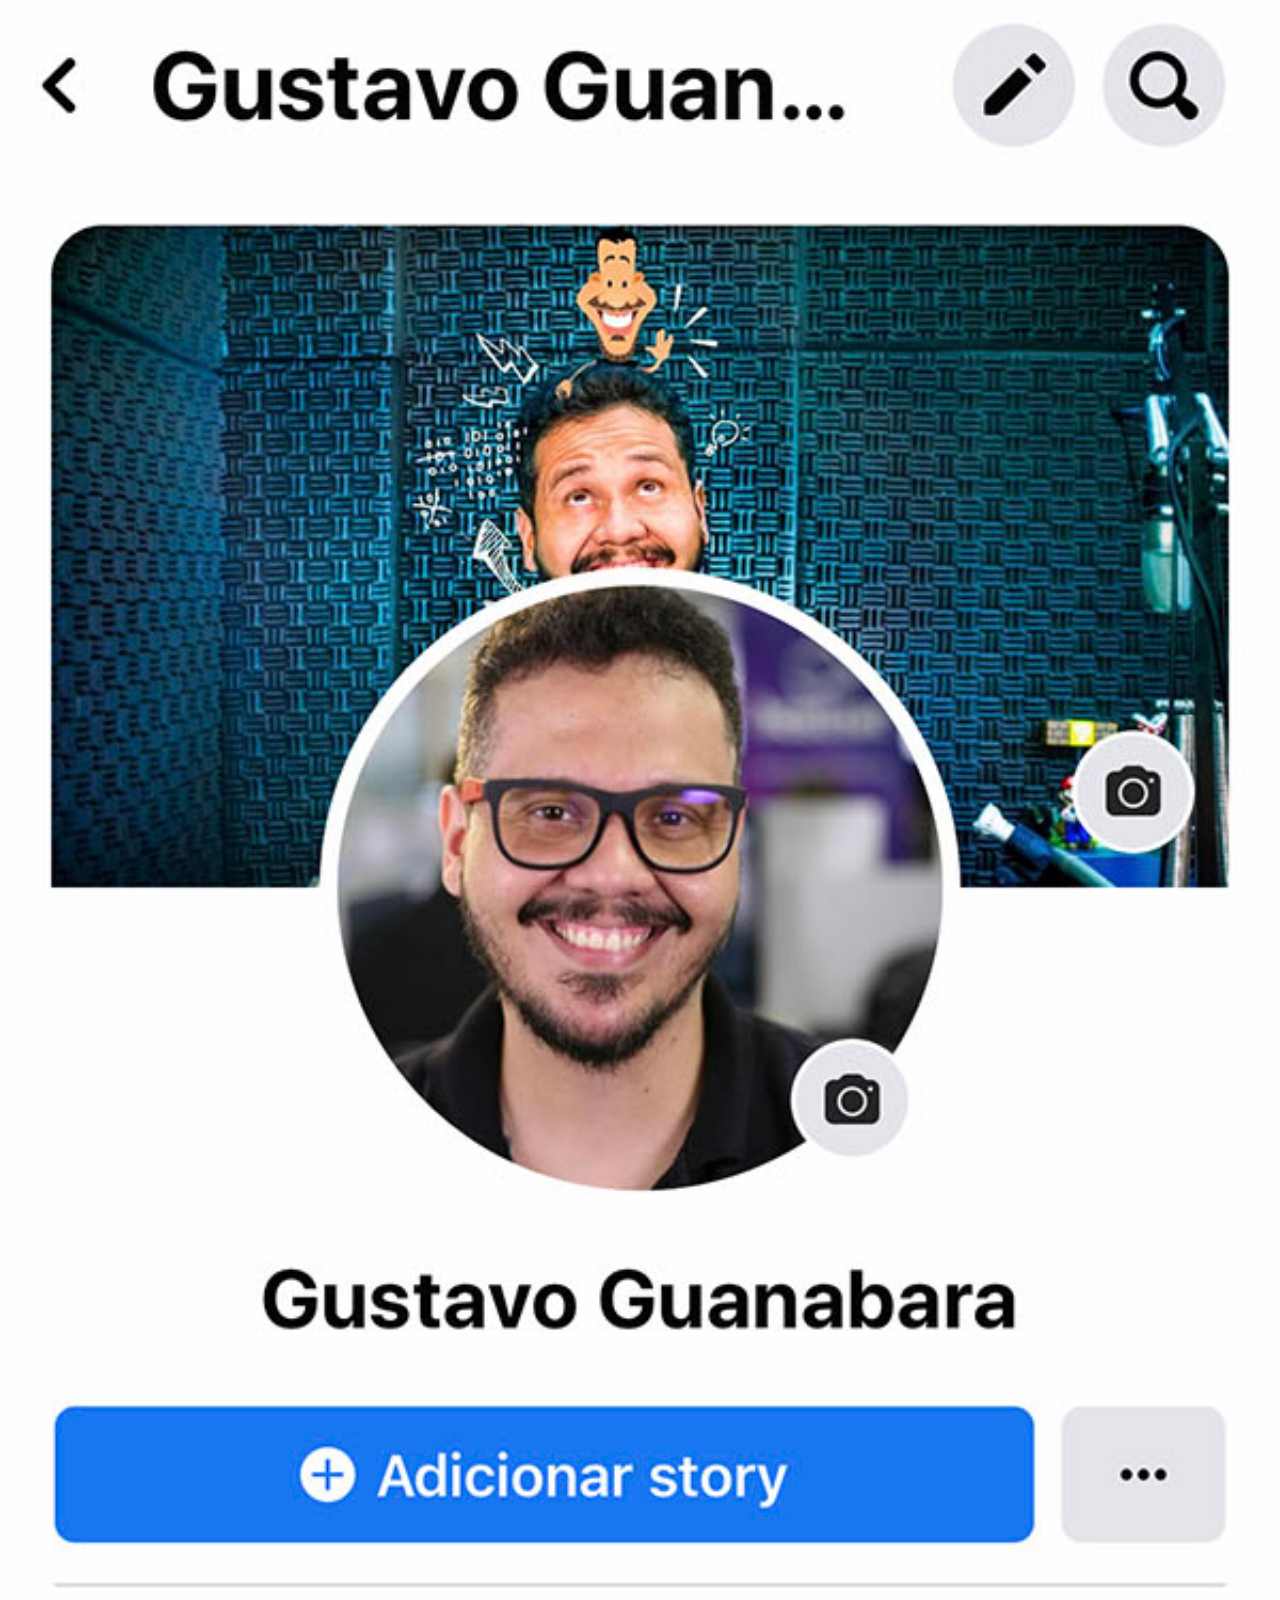
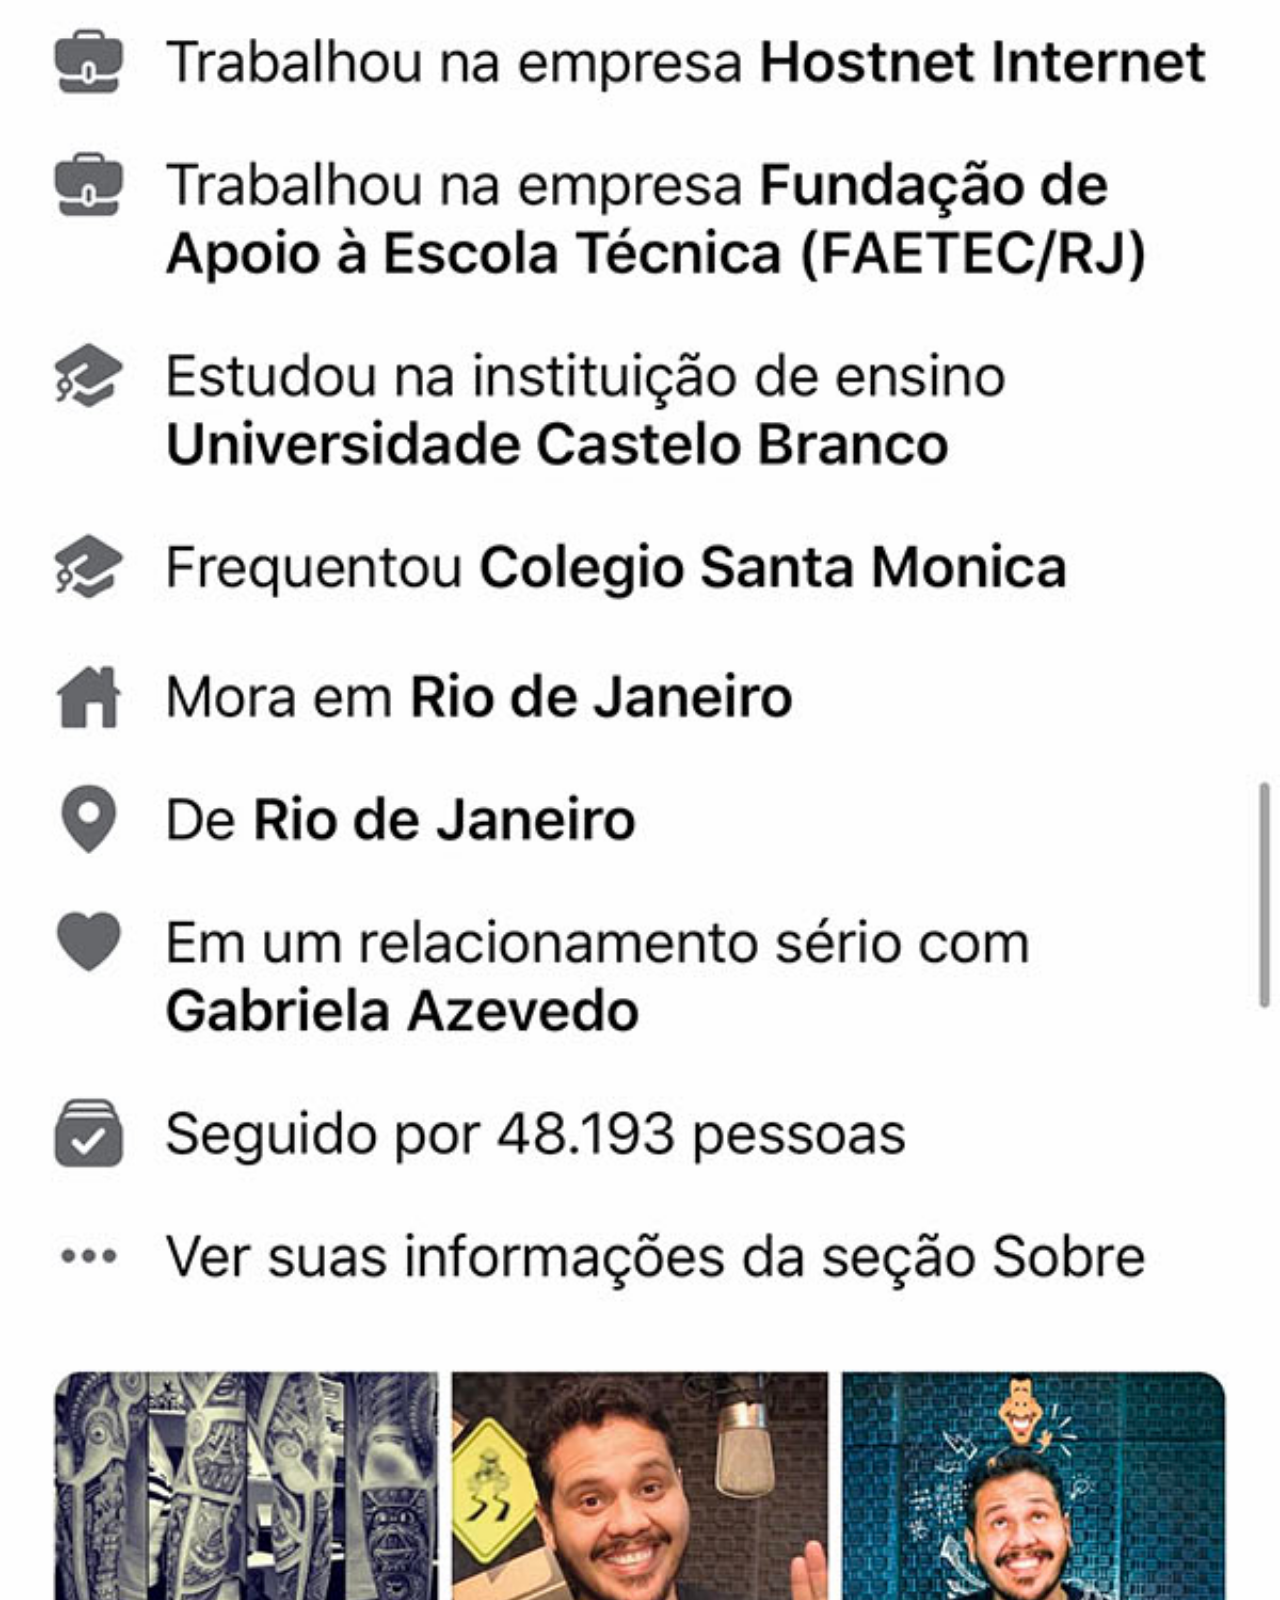
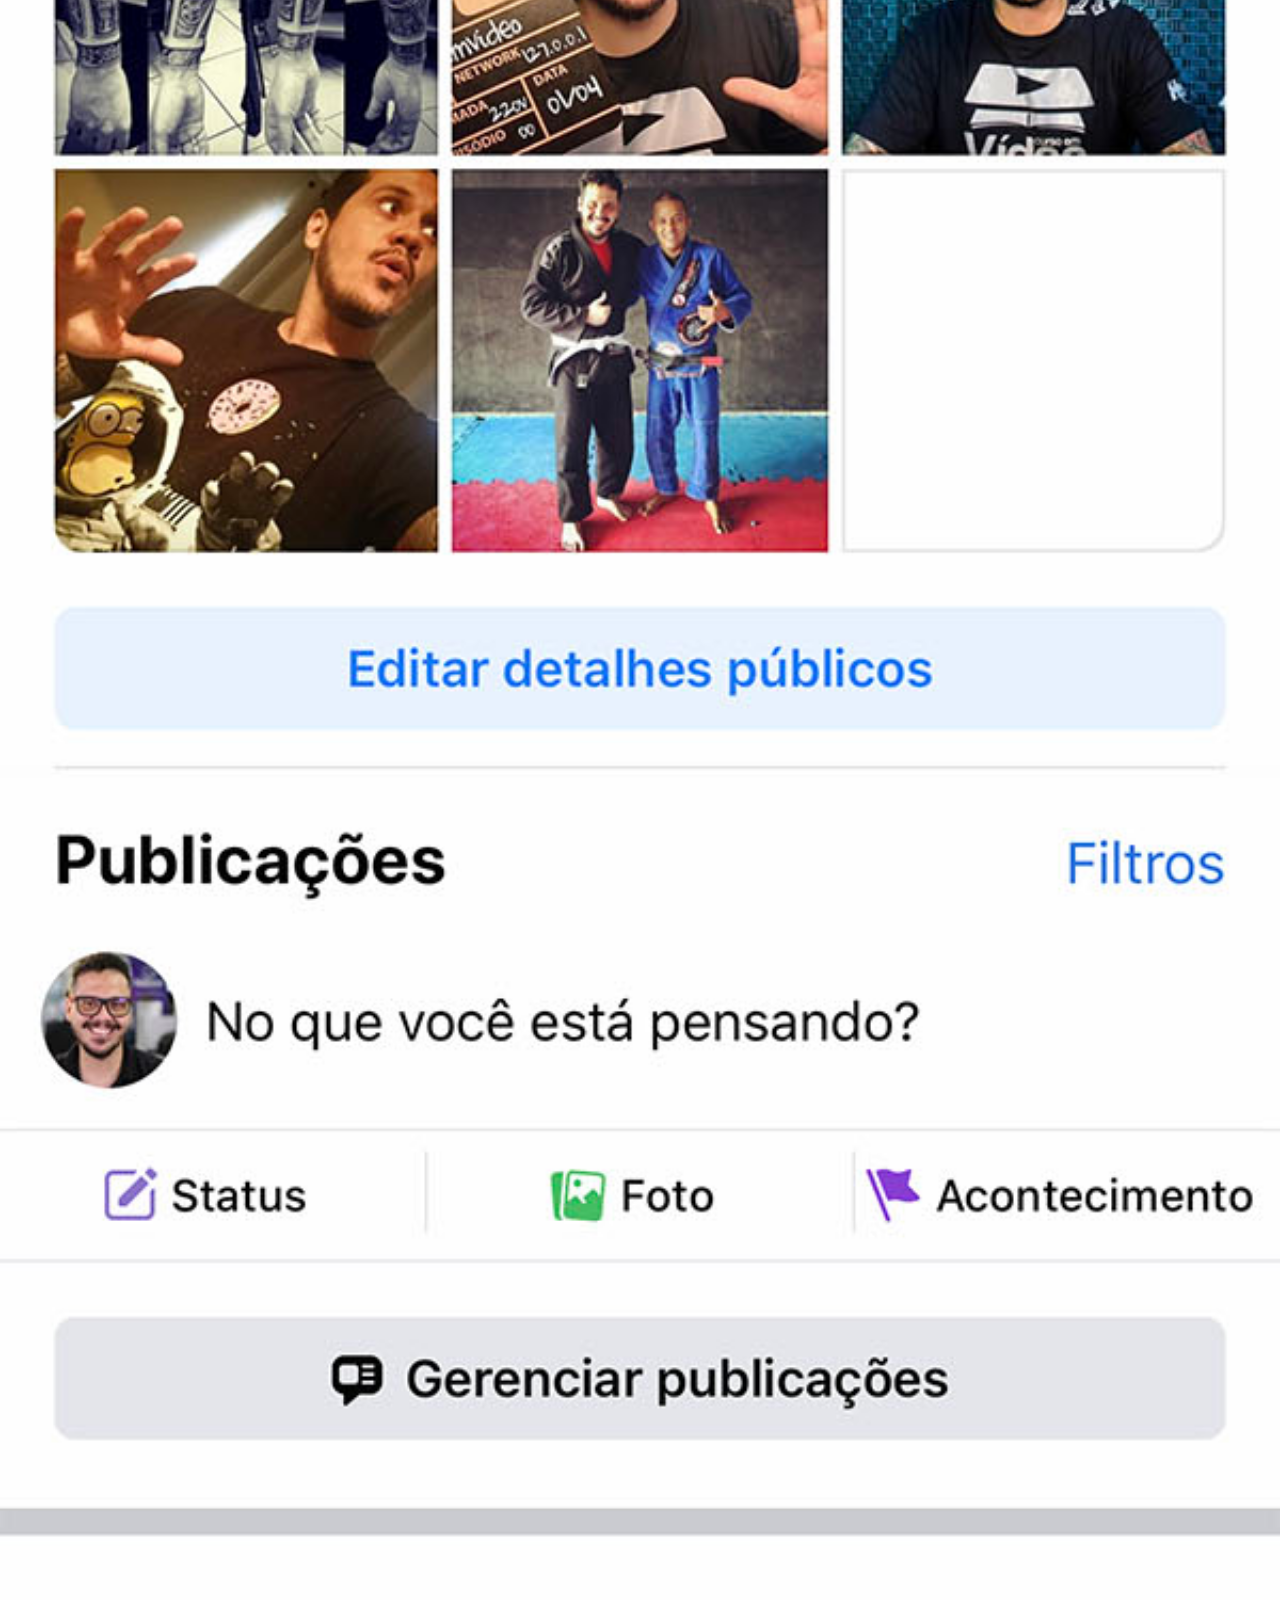
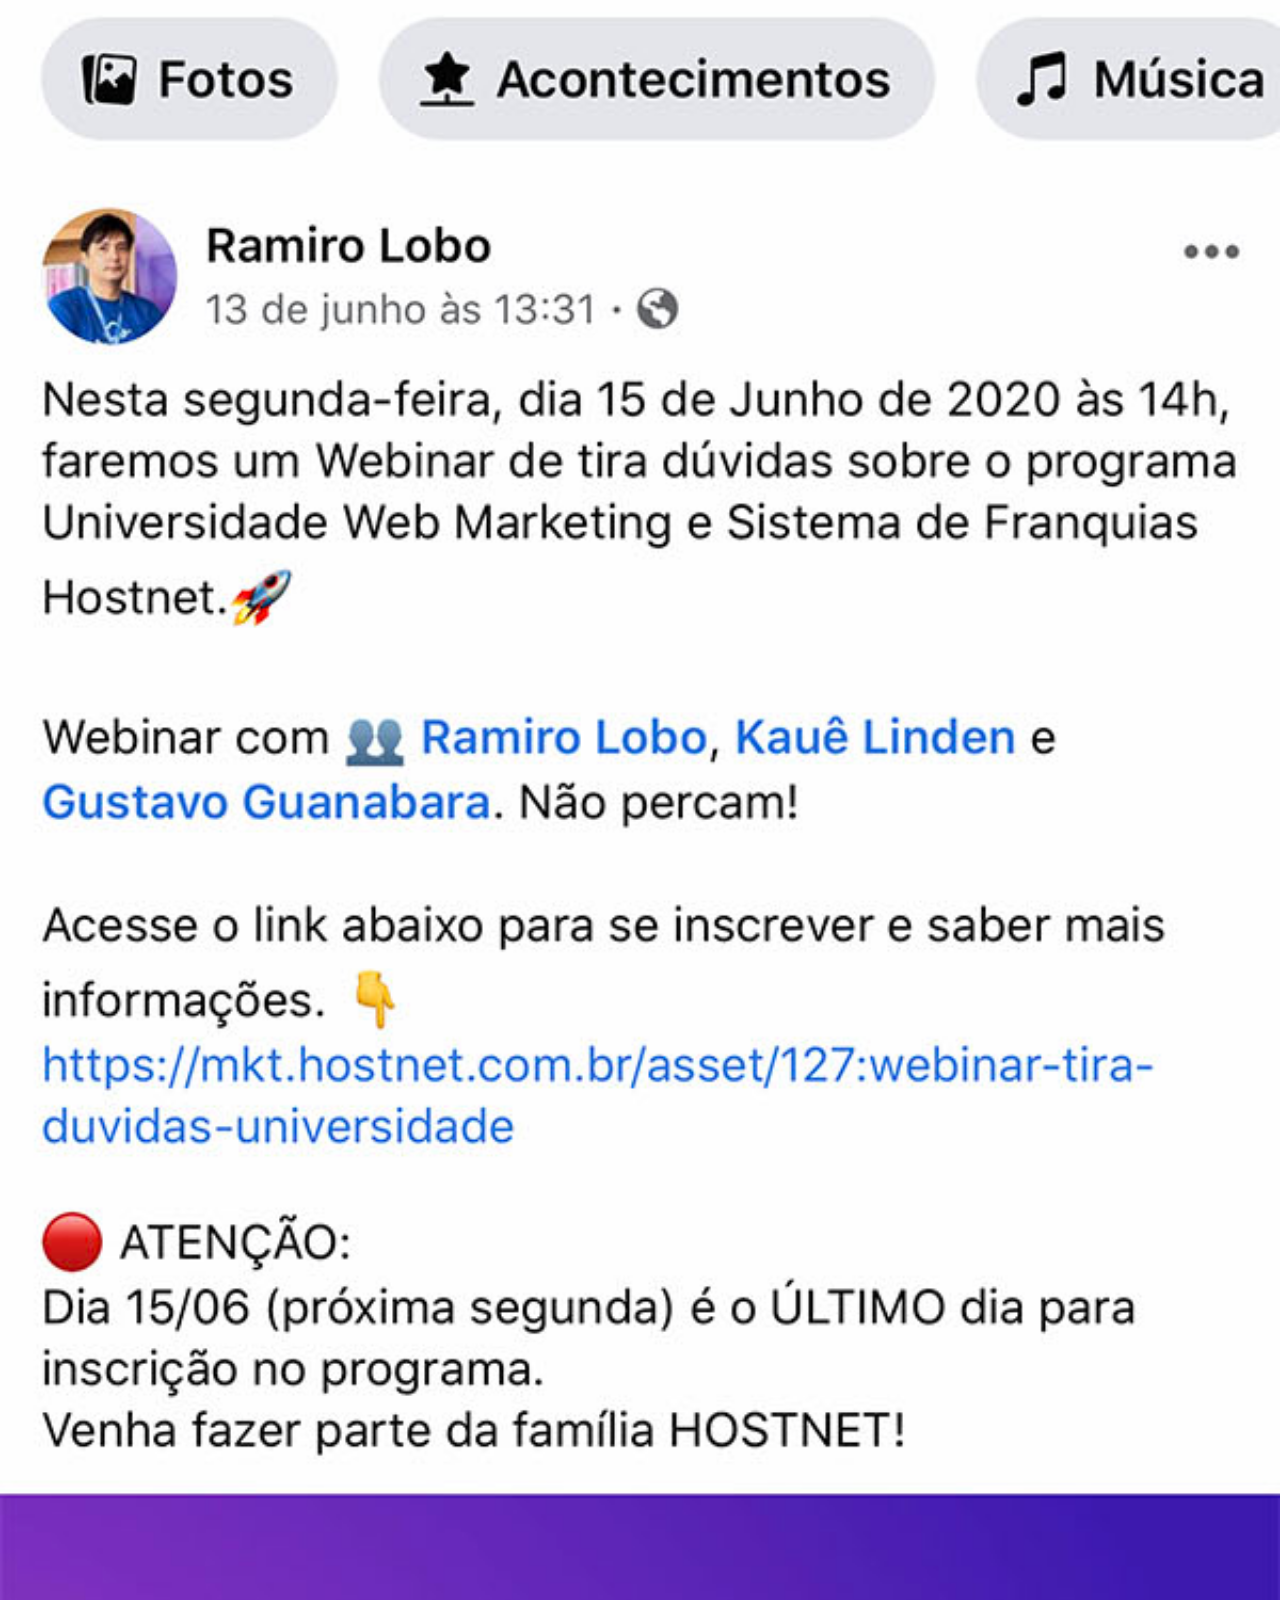
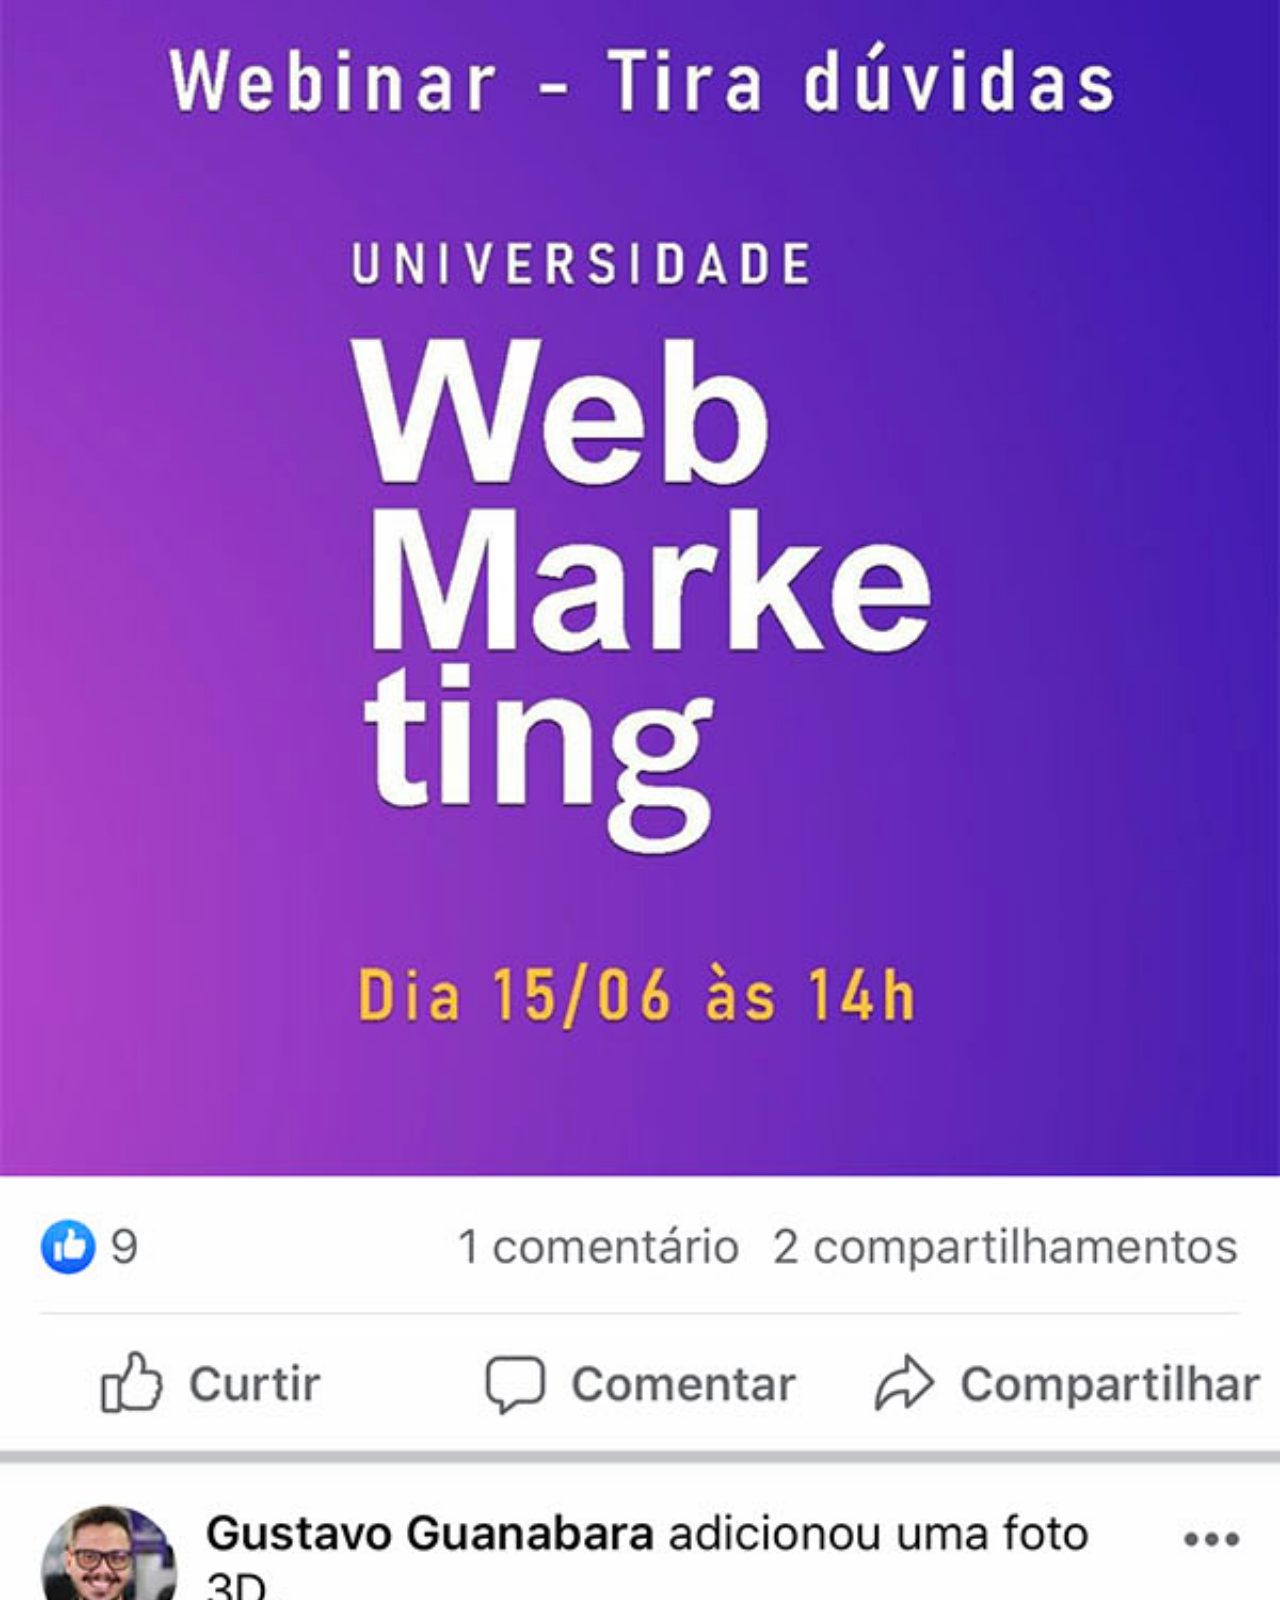
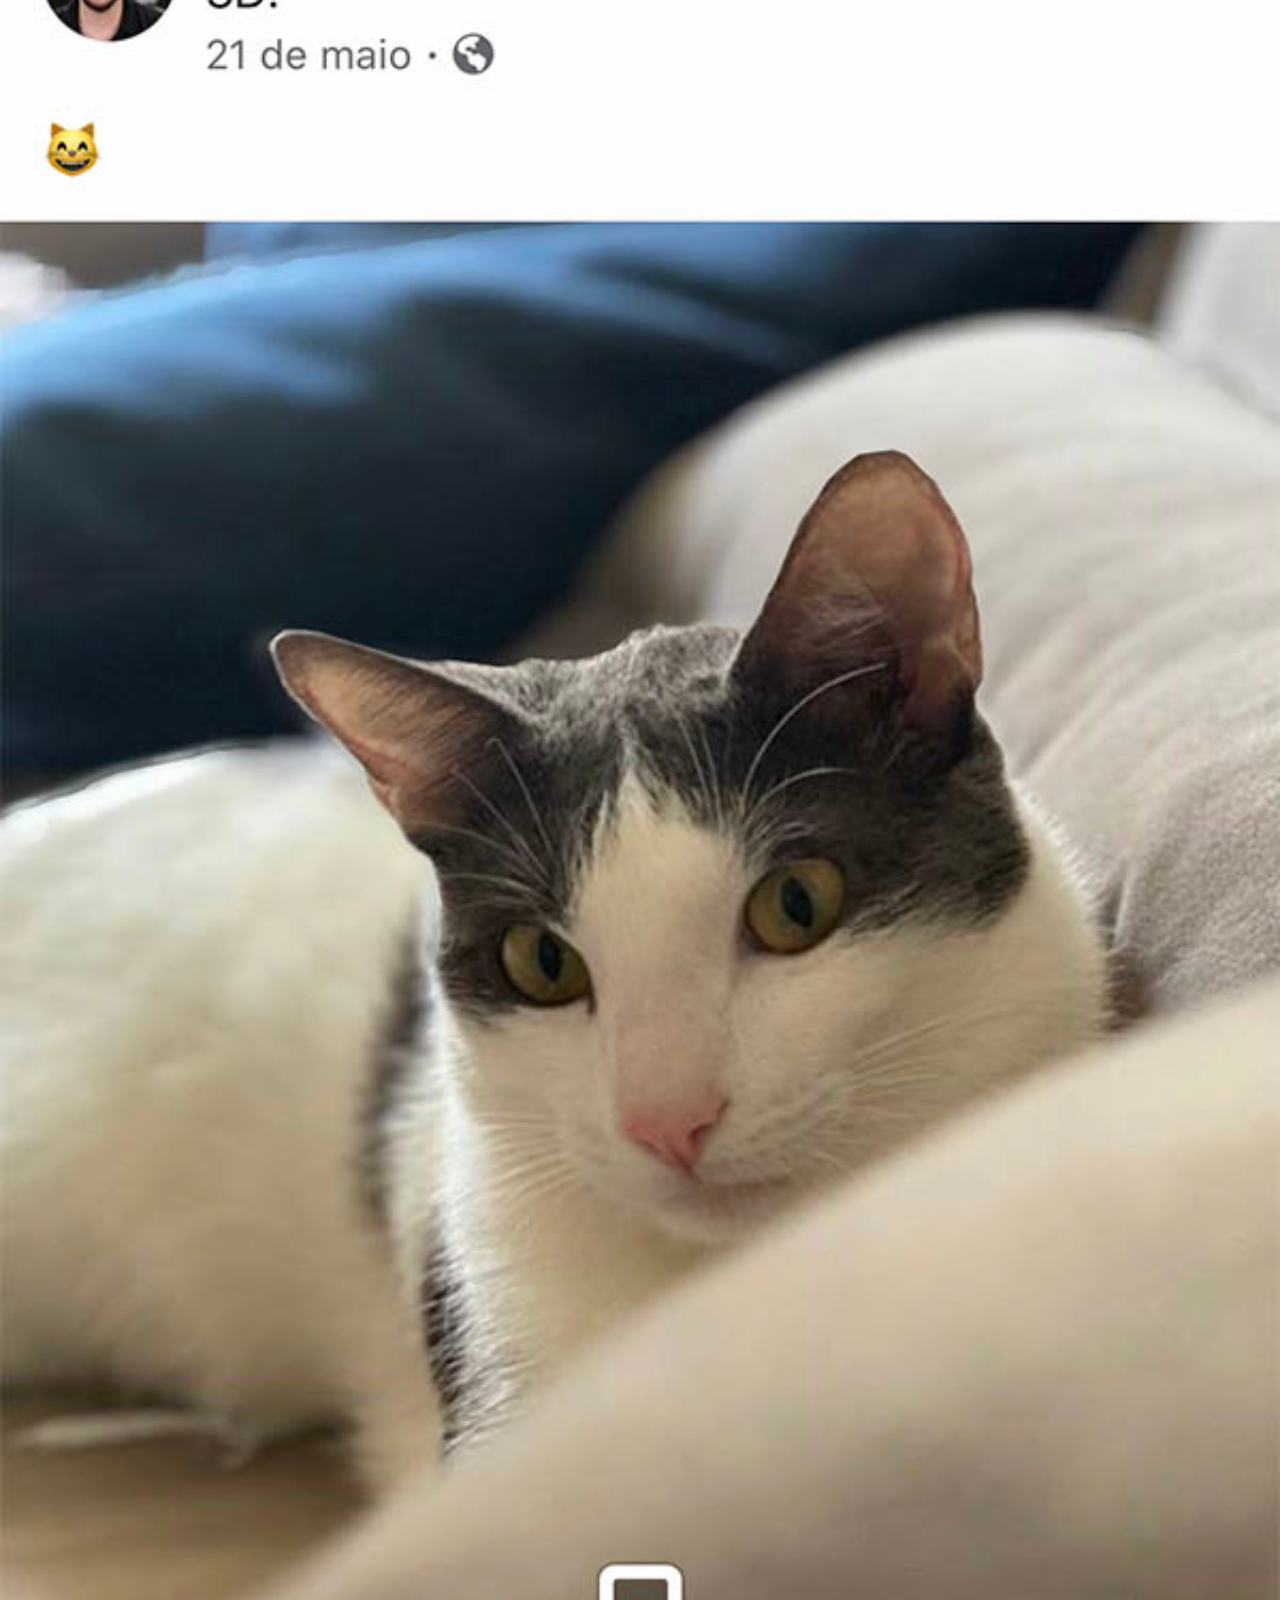
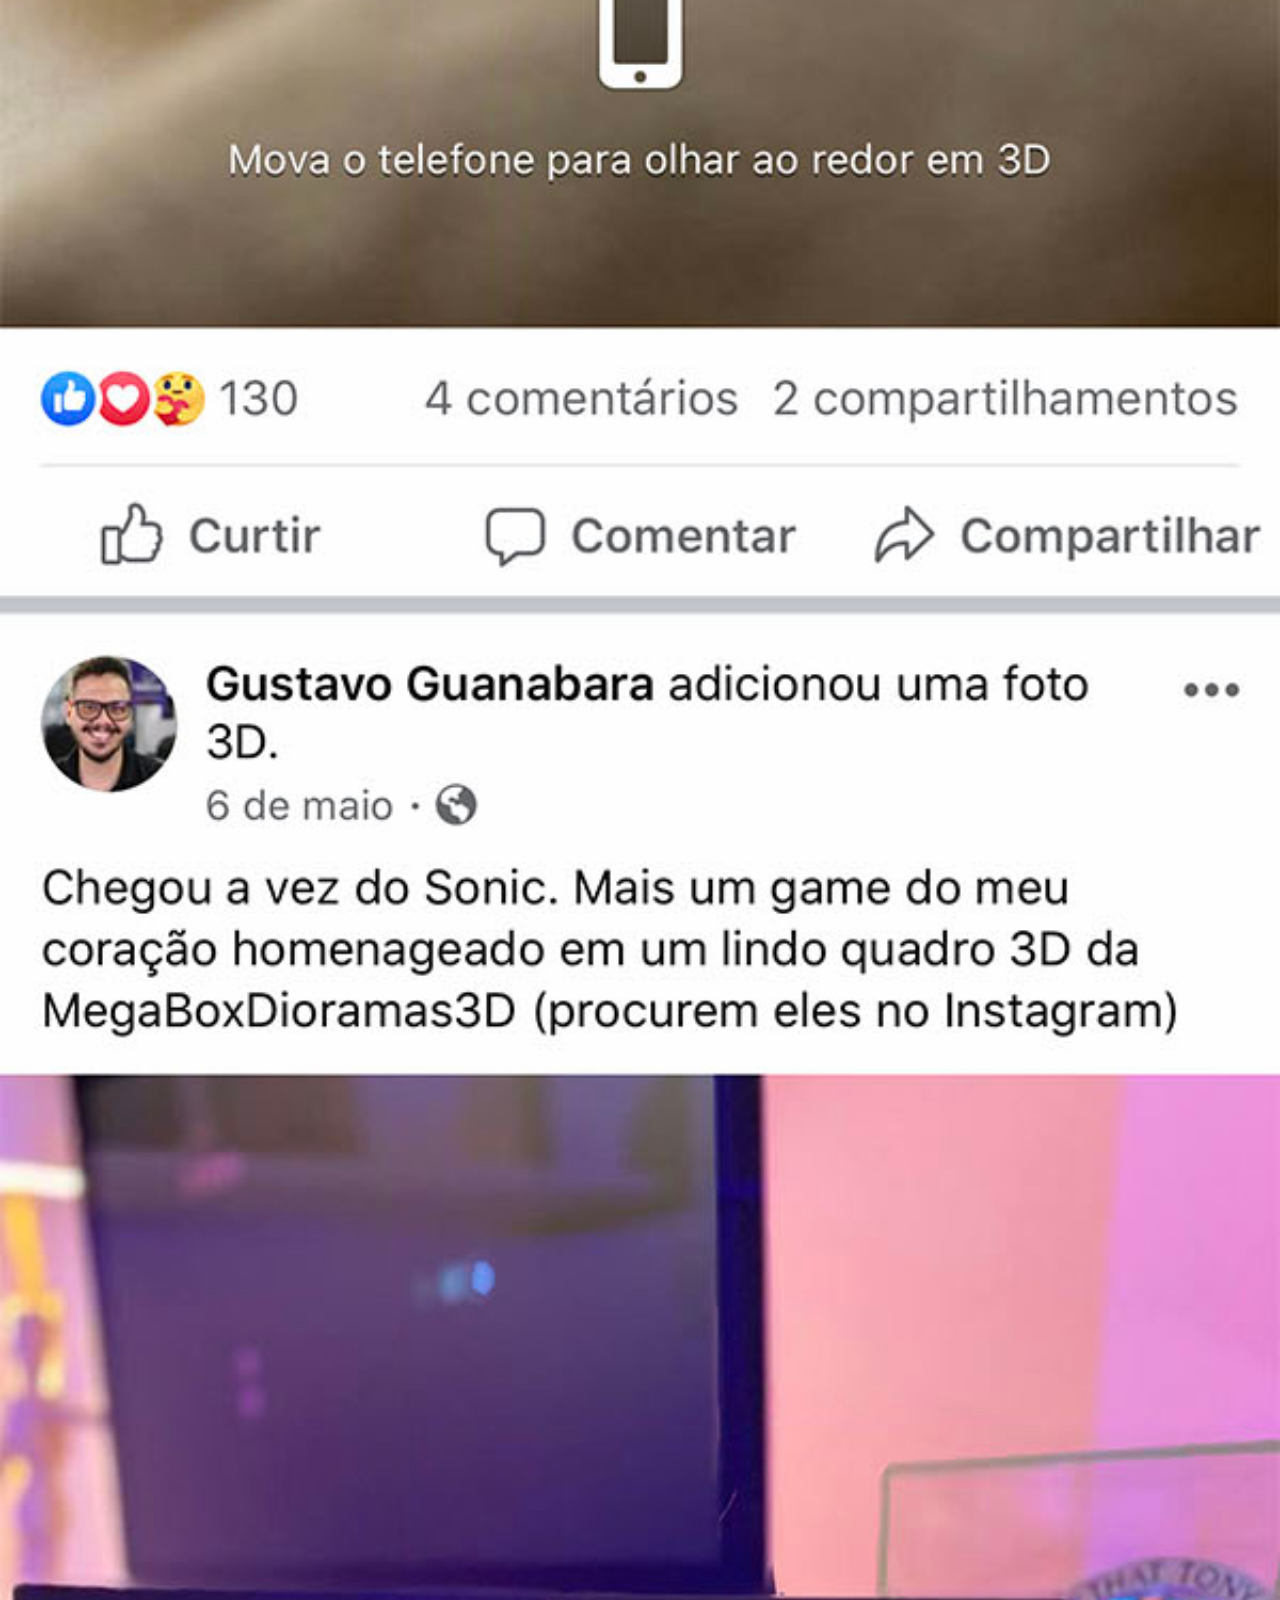
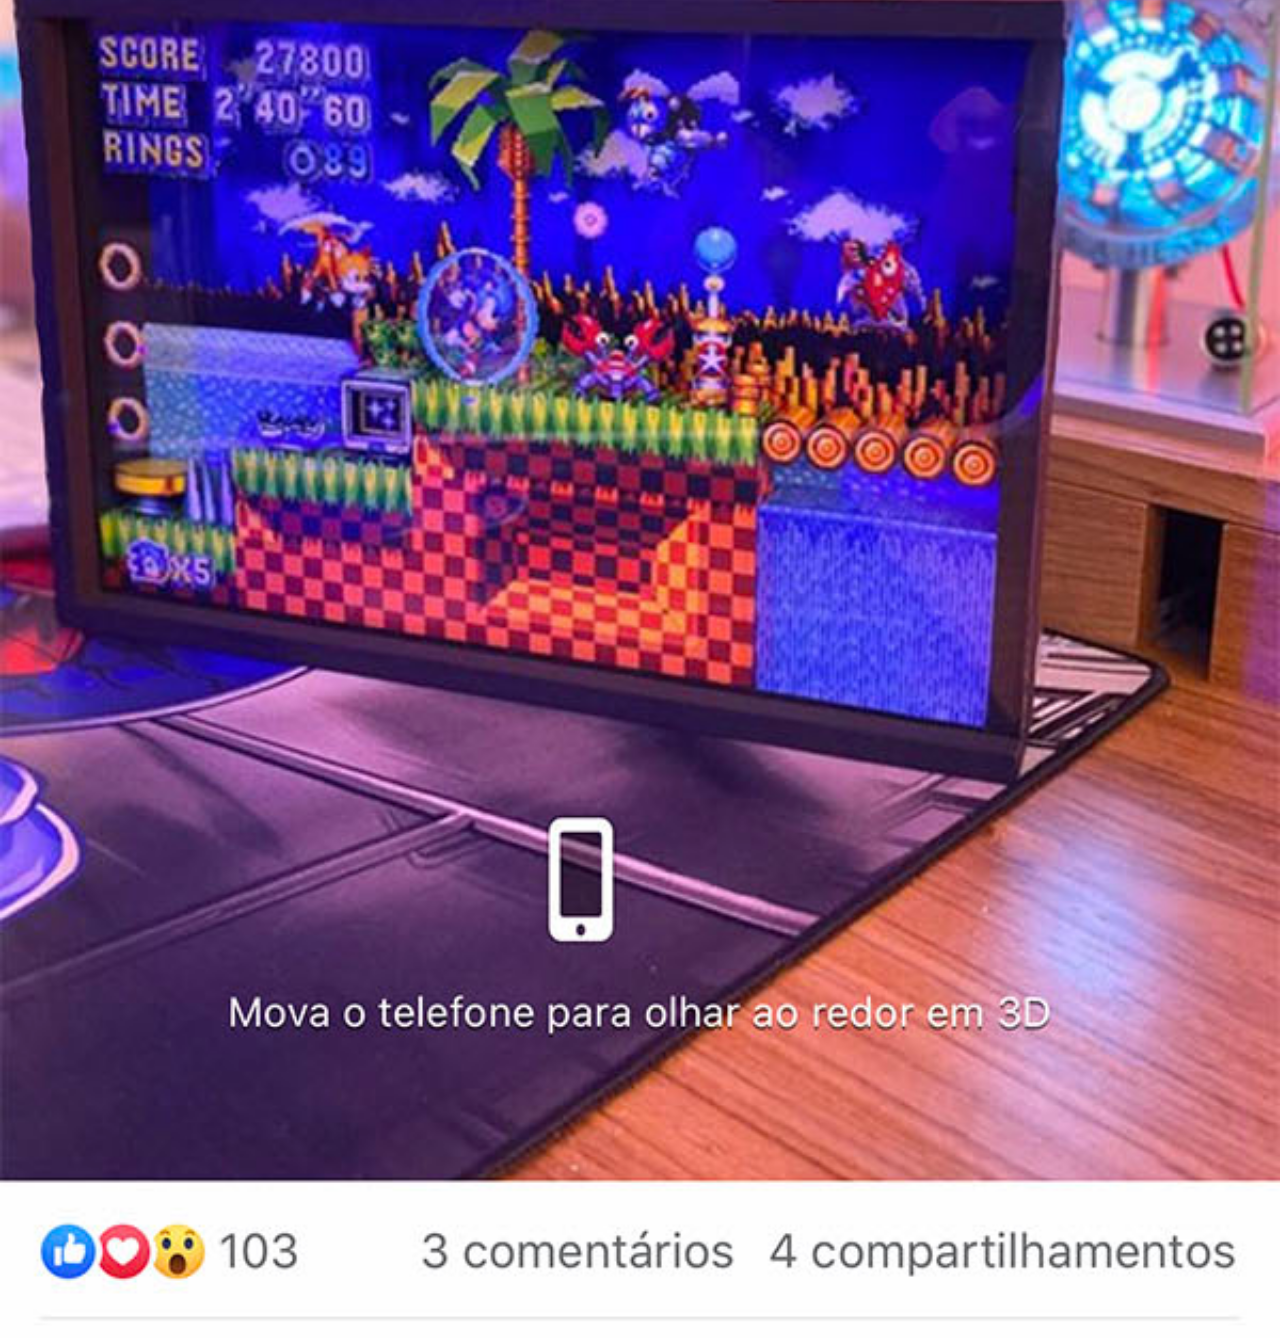
==== paginas/tela-facebook.html @ 6836a9ab "arquivos do site" ====
<!DOCTYPE html>
<html lang="en">
<head>
    <meta charset="UTF-8">
    <meta name="viewport" content="width=device-width, initial-scale=1.0">
    <title>Document</title>
</head>
<style>
    *{
        margin: 0;
        padding: 0;
        box-sizing: border-box;
    }

    body{
        width: 100vw;
        height: 100vh;

        overflow-y: auto;
        overflow-x: hidden;
    }

    img{    
        width: 100%;
        object-fit: cover;
        display: block;
    }
</style>
<body>
     <img src="../assets/imagens/tela-facebook.jpg">
    
</body>
</html>
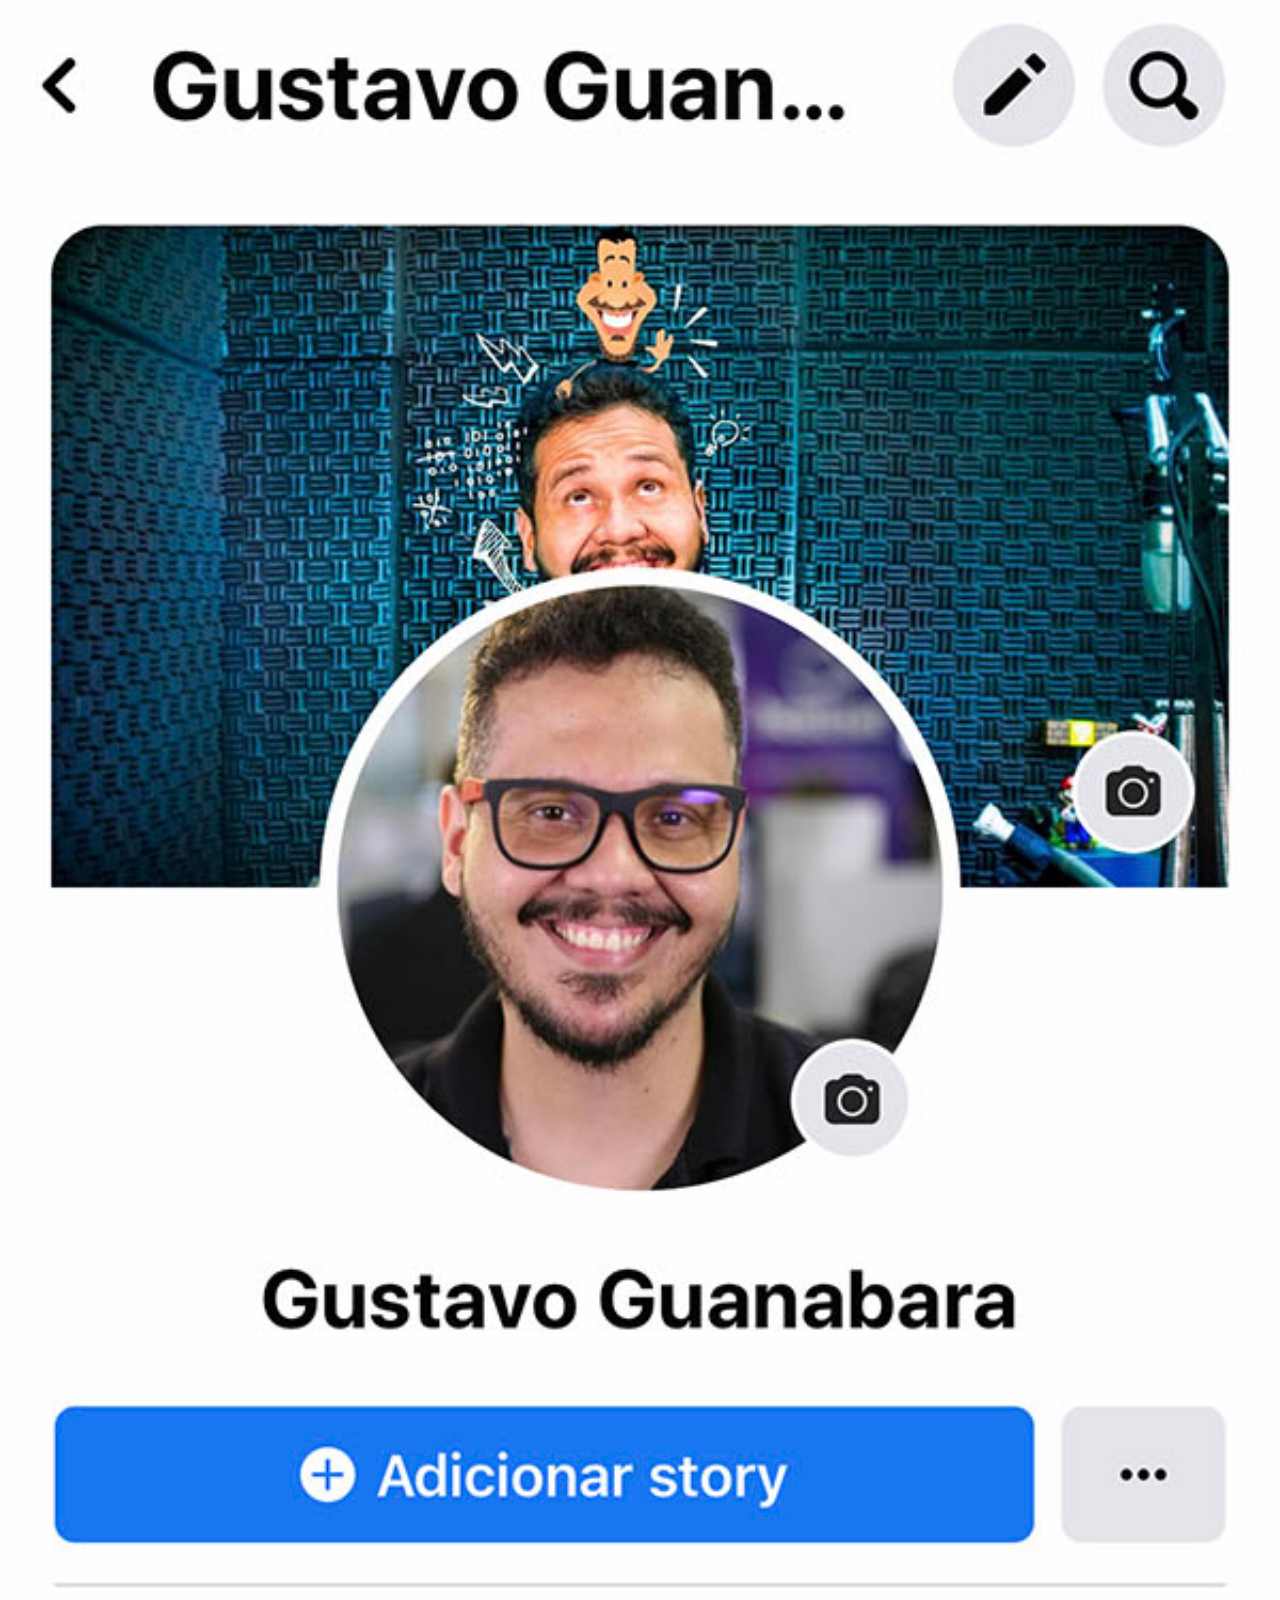
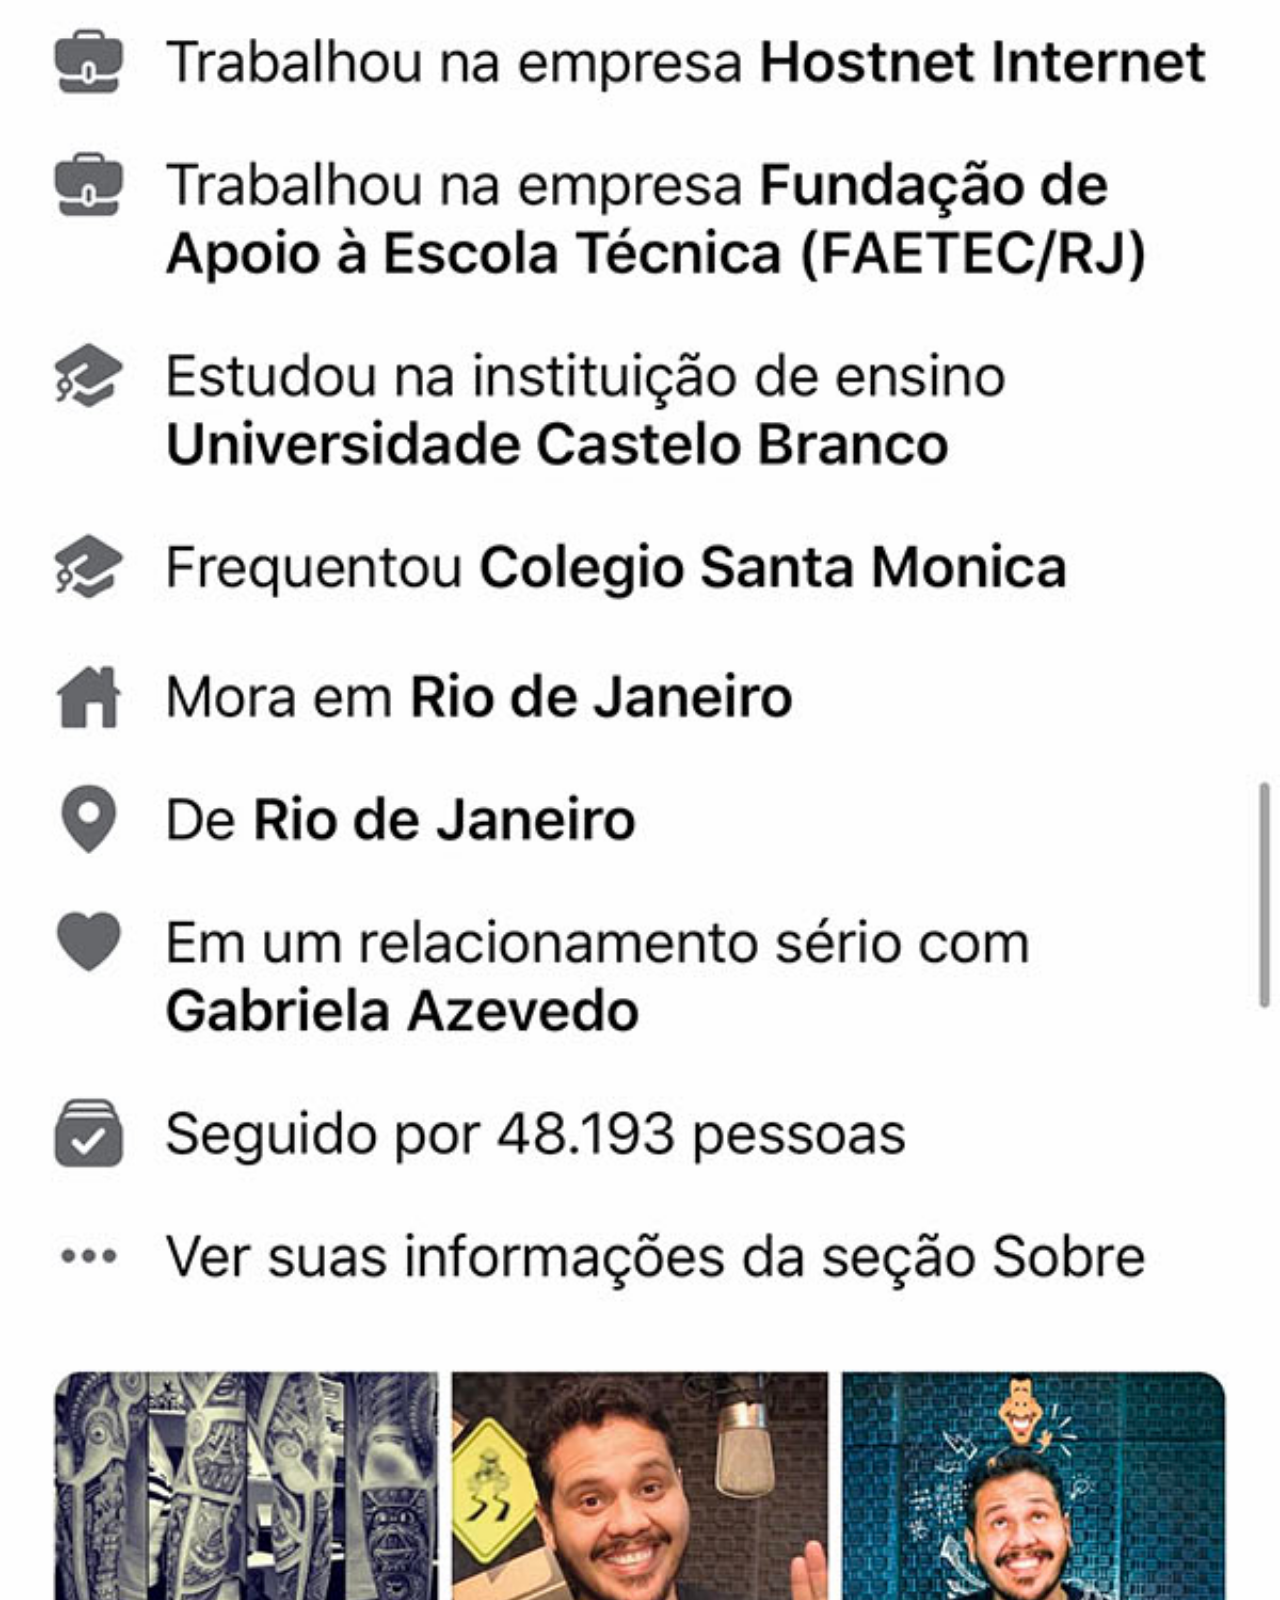
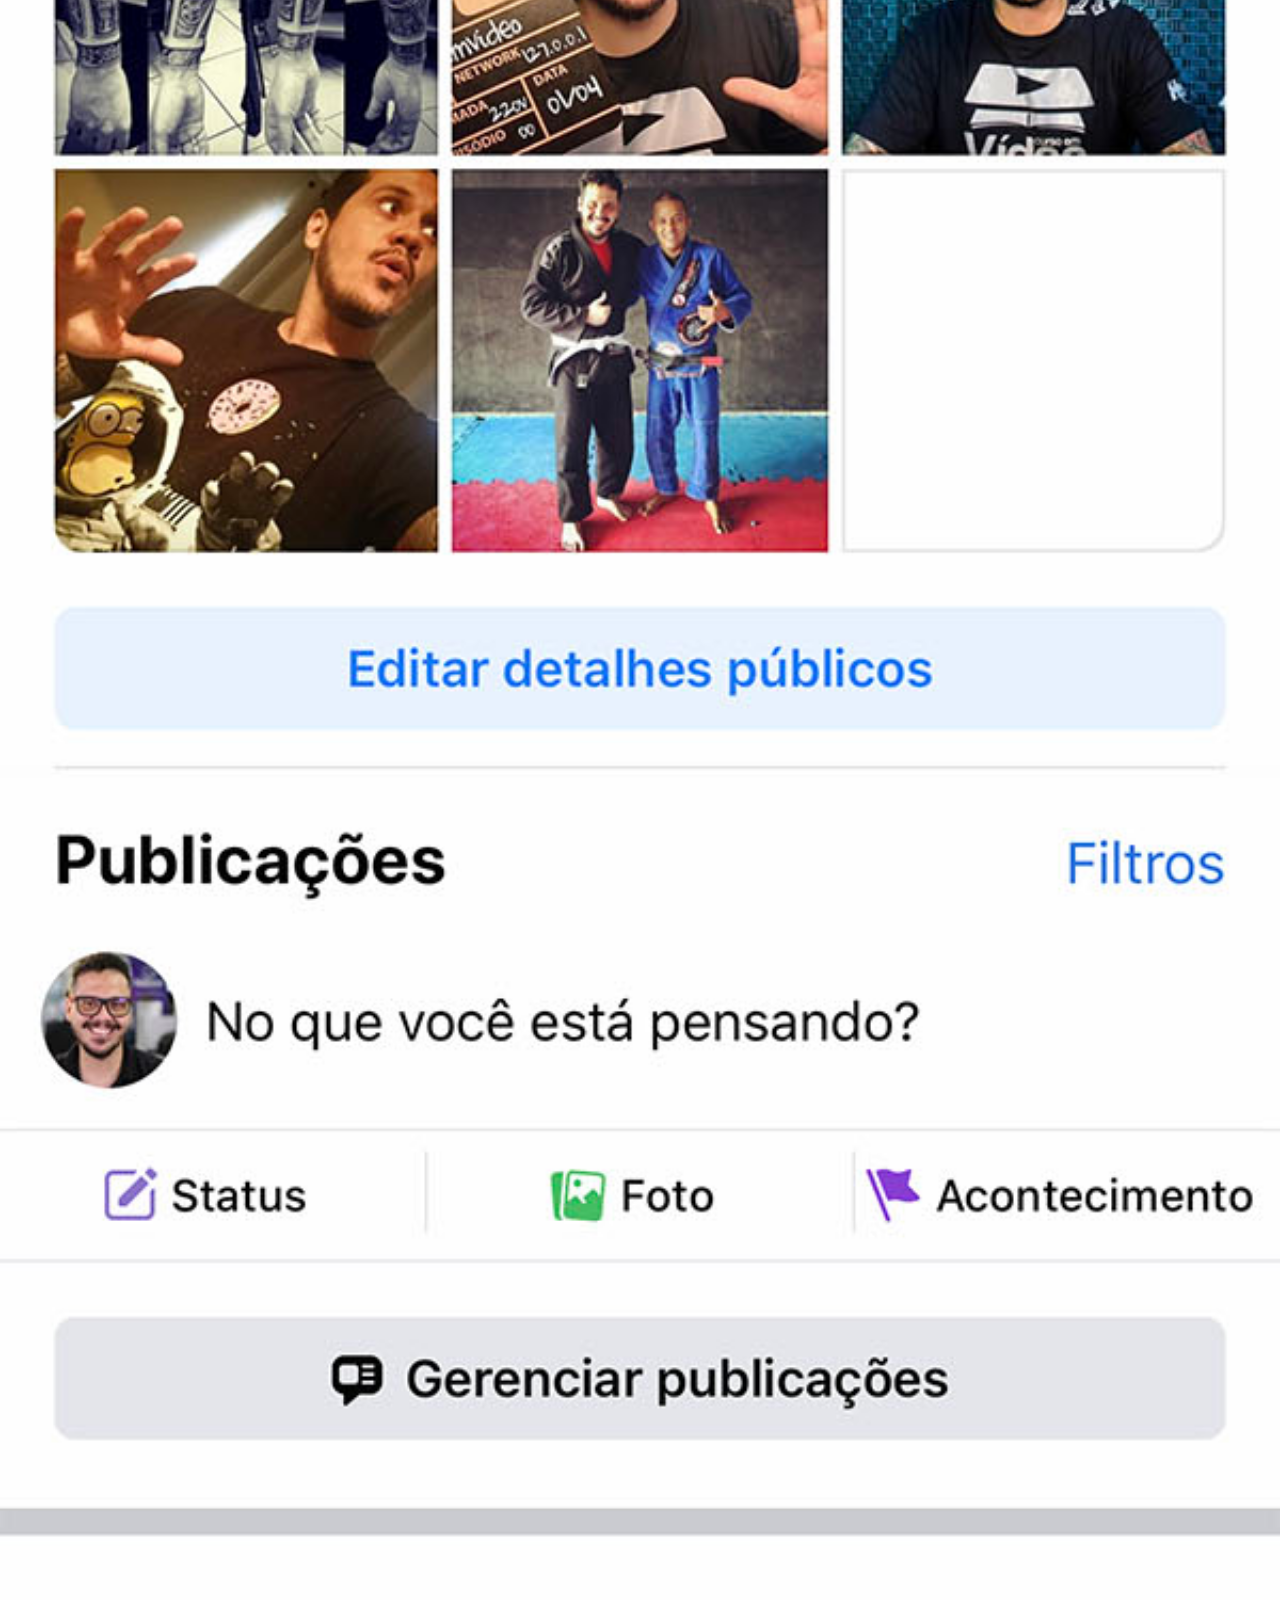
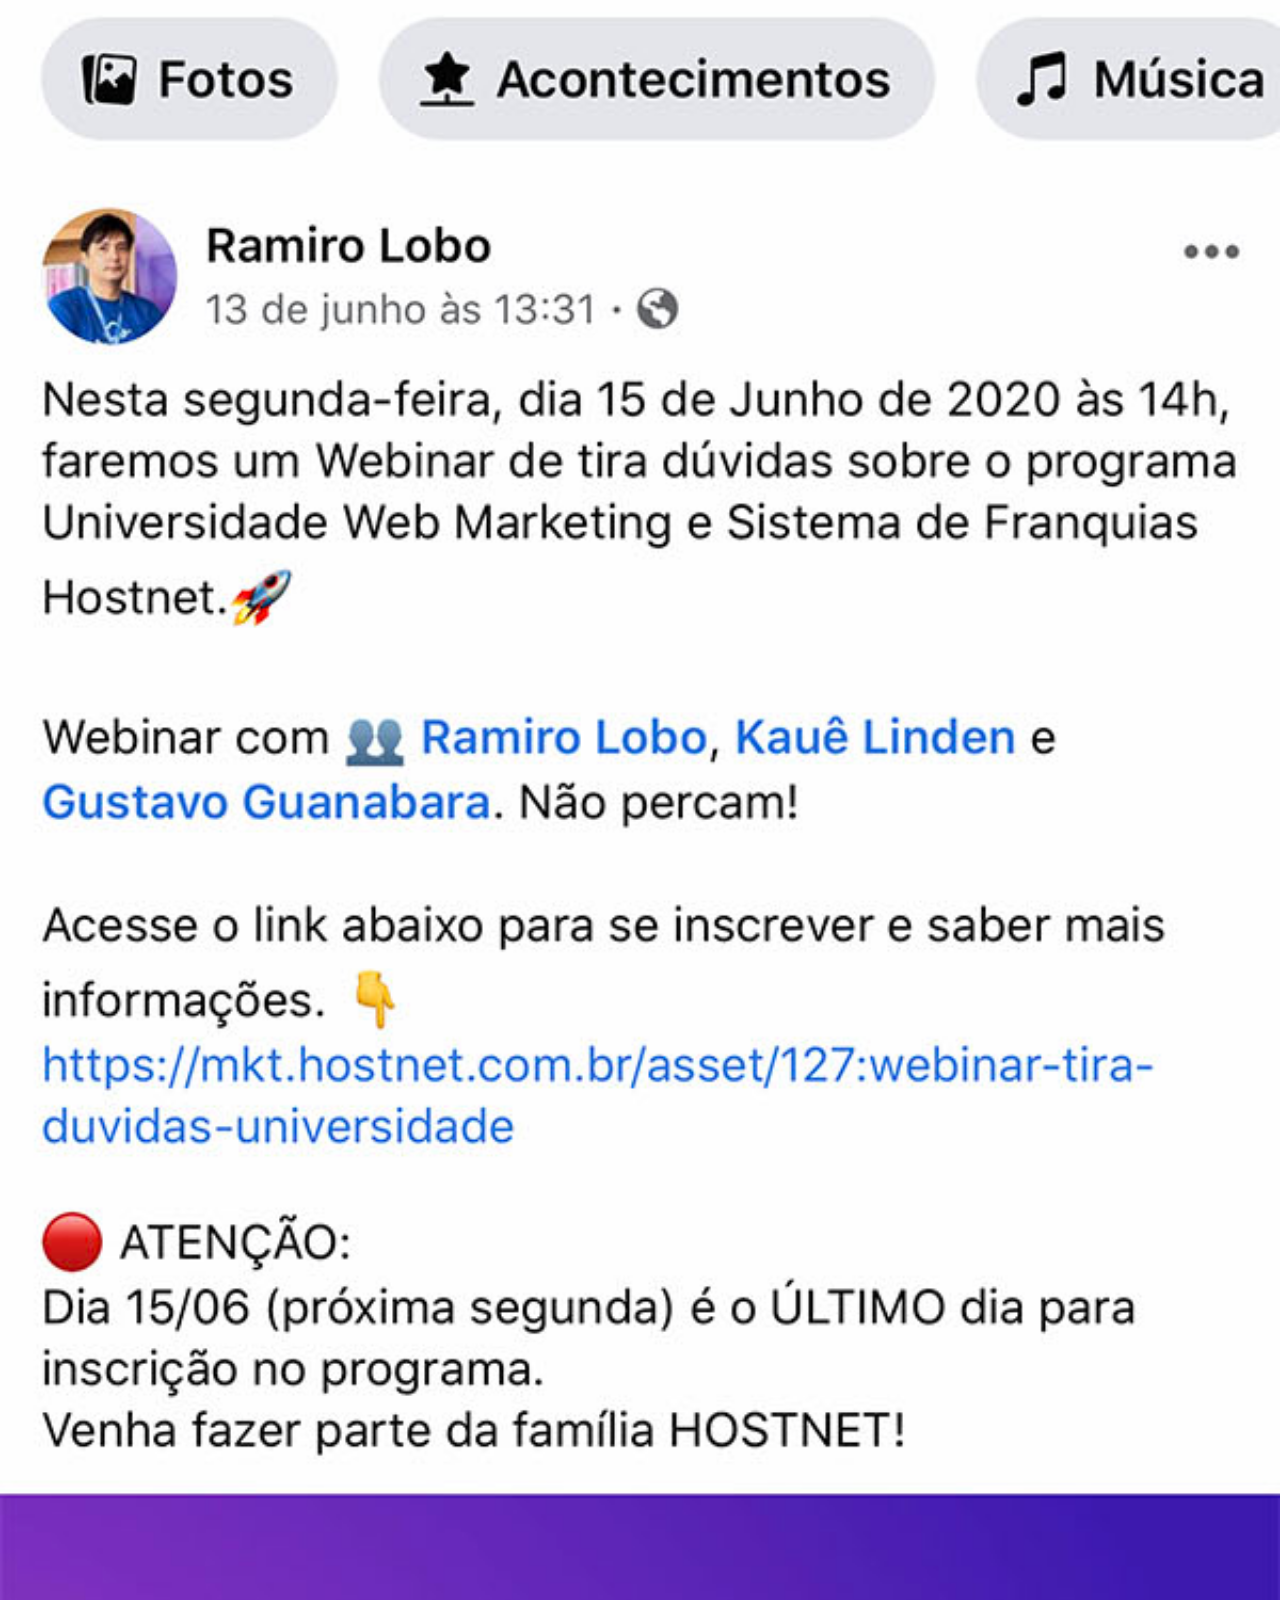
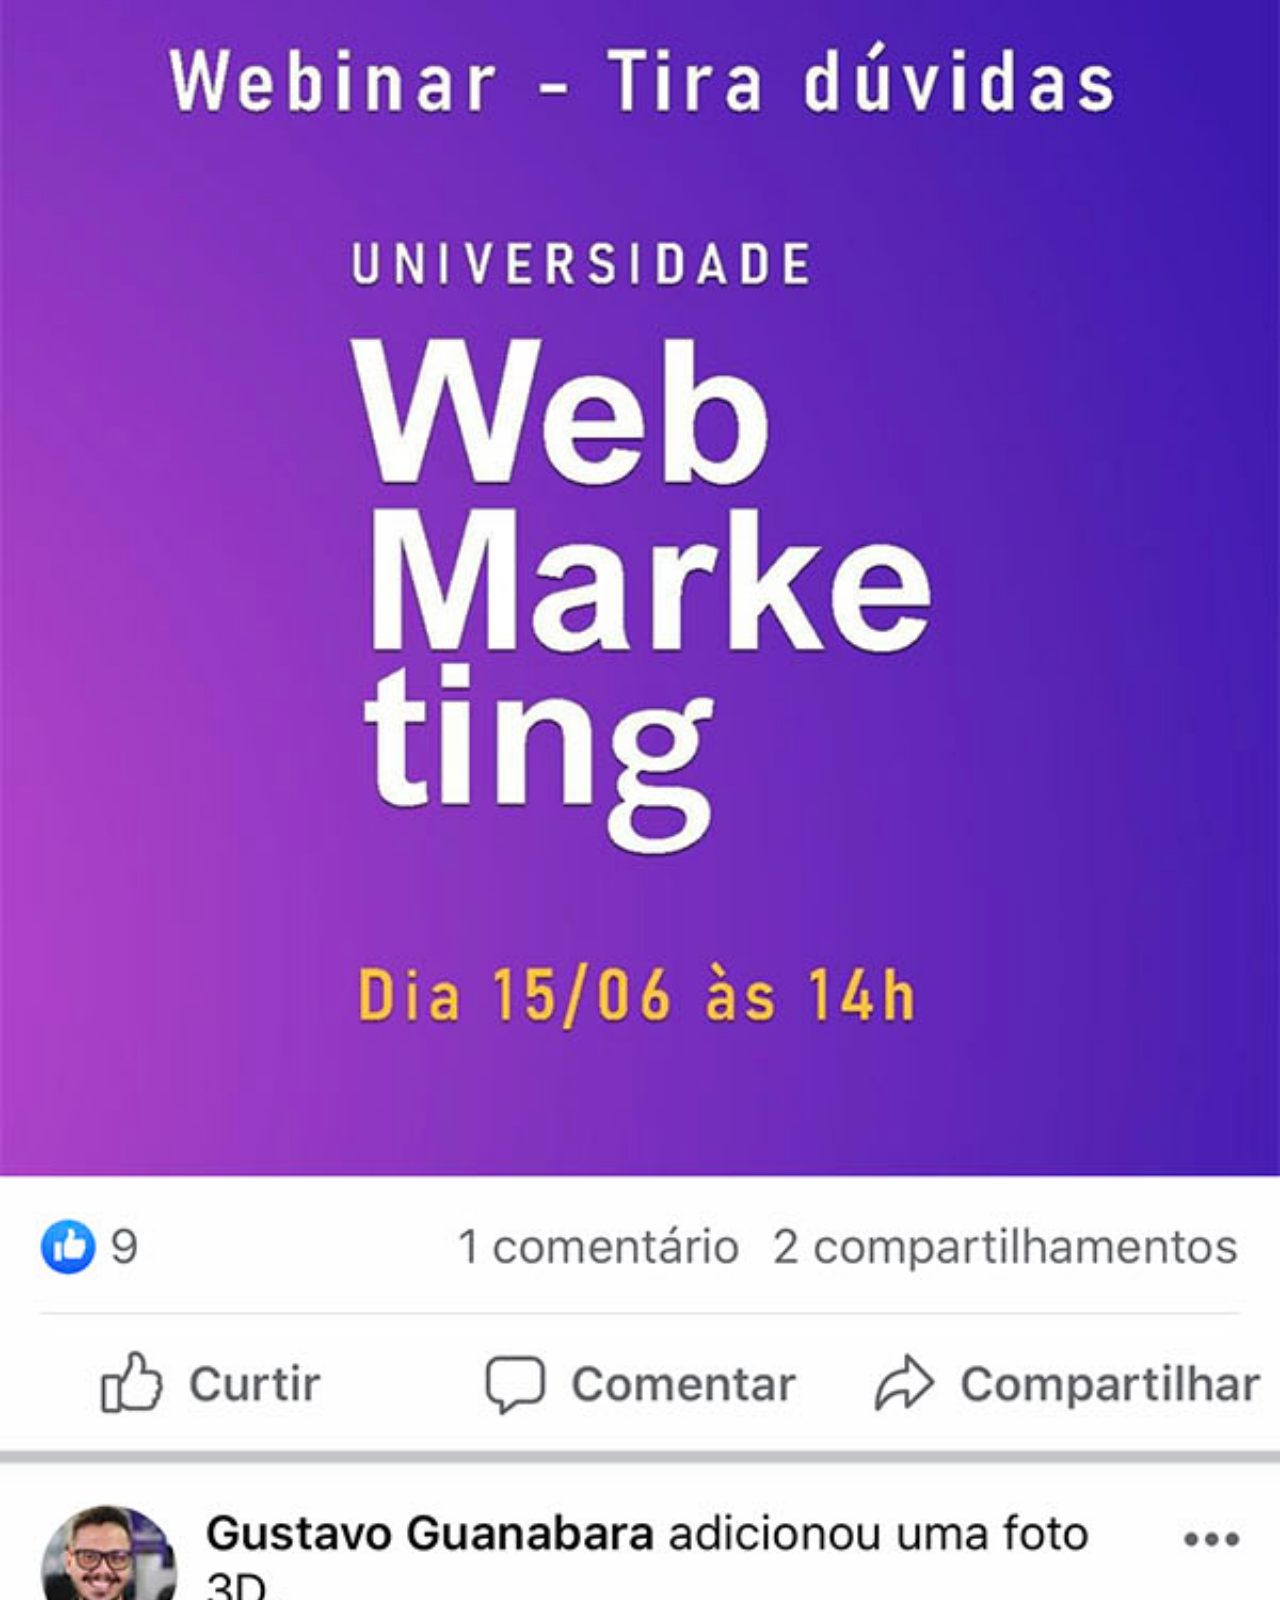
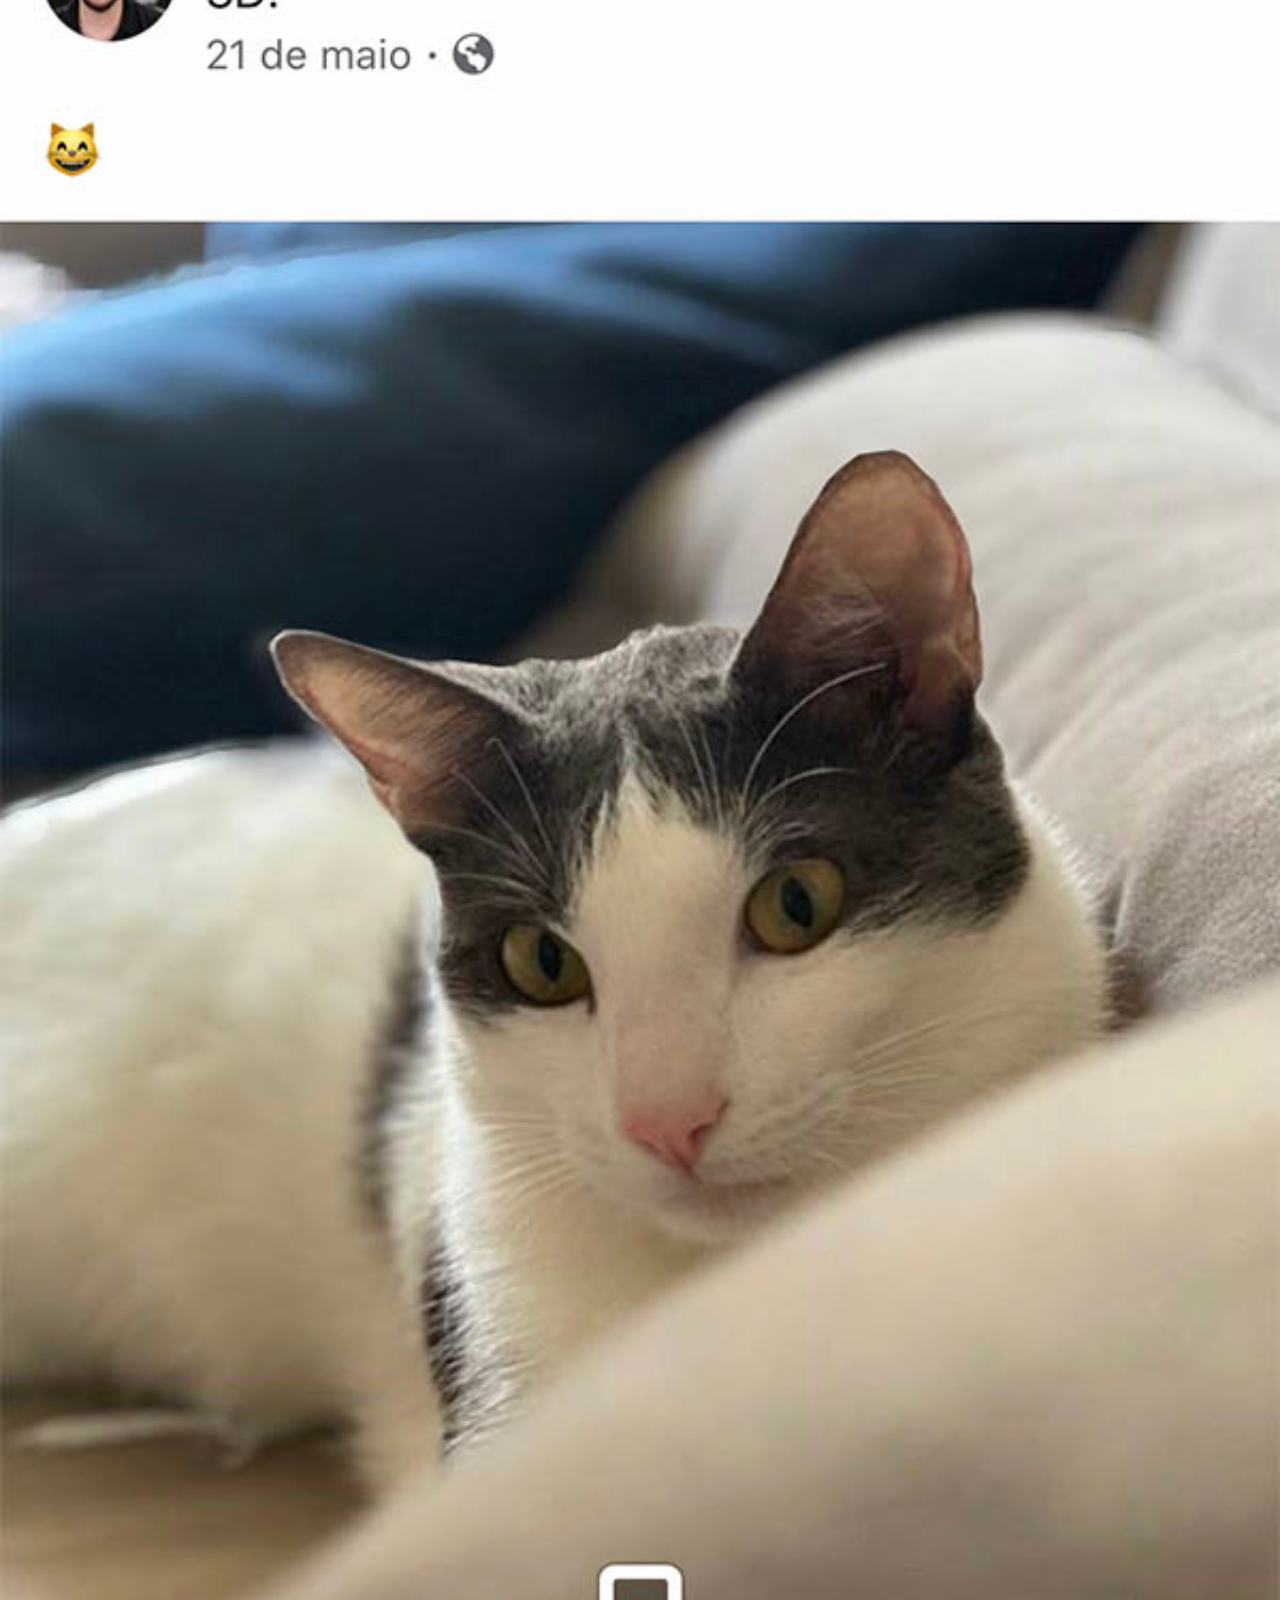
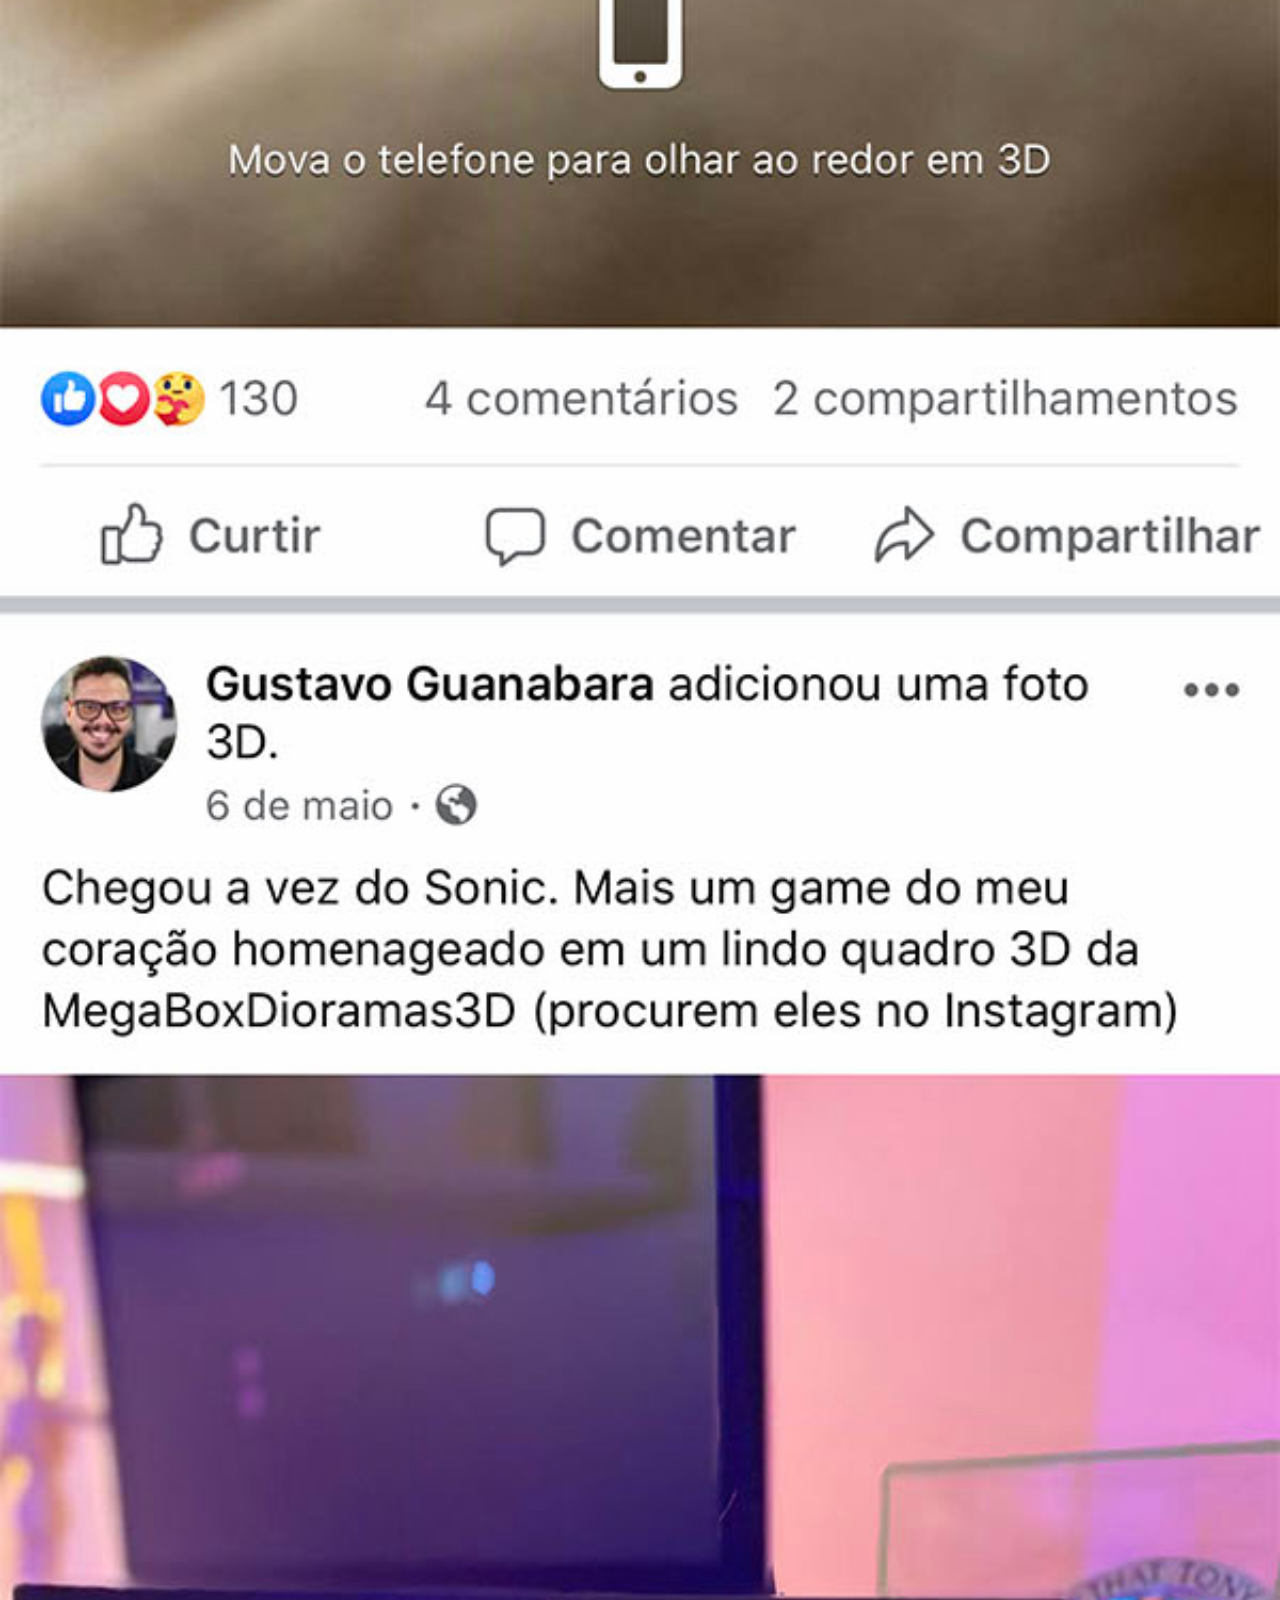
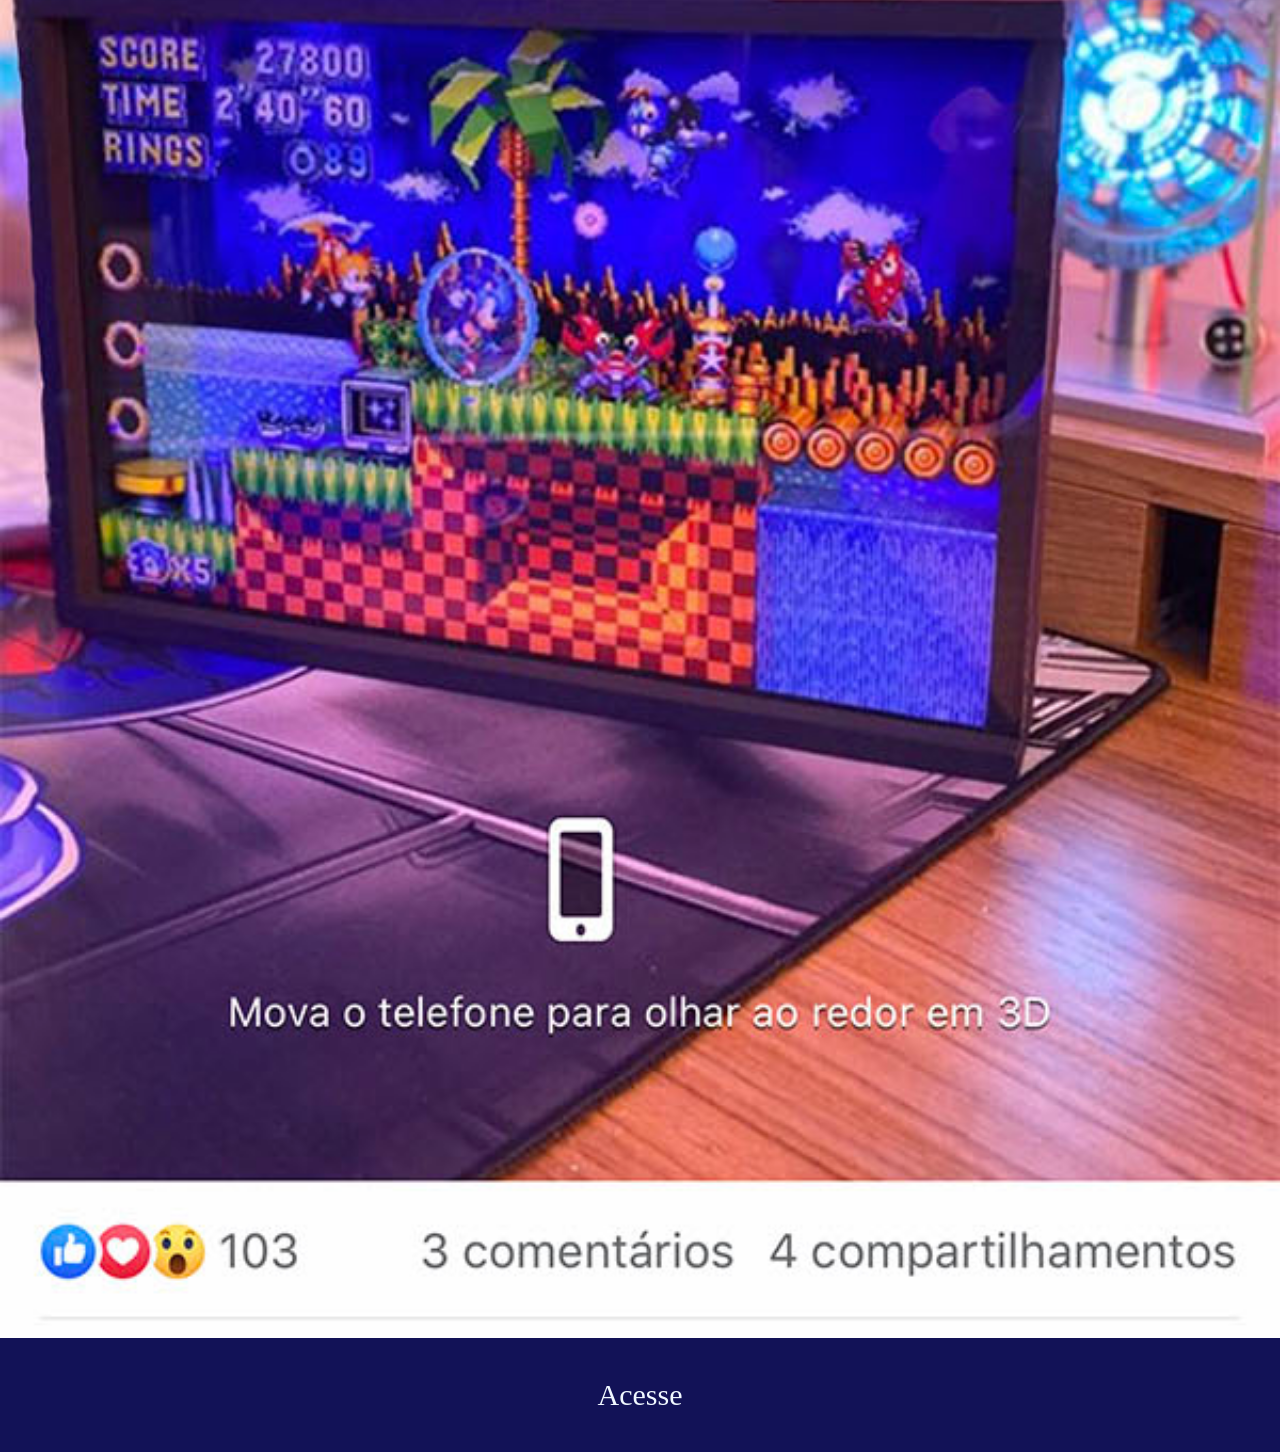
==== commit a8ebf869: "modificando as paginas" ====
--- a/paginas/tela-facebook.html
+++ b/paginas/tela-facebook.html
@@ -25,9 +25,24 @@
         object-fit: cover;
         display: block;
     }
+
+    a{
+        display: block;
+        padding:40px;
+        background-color: rgb(18, 18, 87);
+        text-align: center;
+        text-decoration: none;
+        font-size: 30px;
+        color: aliceblue;
+    }
+    
+    a:hover{
+        background-color: rgba(20, 20, 128);
+        transform: transition(0.3s);
+    }
 </style>
 <body>
-     <img src="../assets/imagens/tela-facebook.jpg">
-    
+    <img src="../assets/imagens/tela-facebook.jpg">
+    <a href="">Acesse</a>
 </body>
 </html>
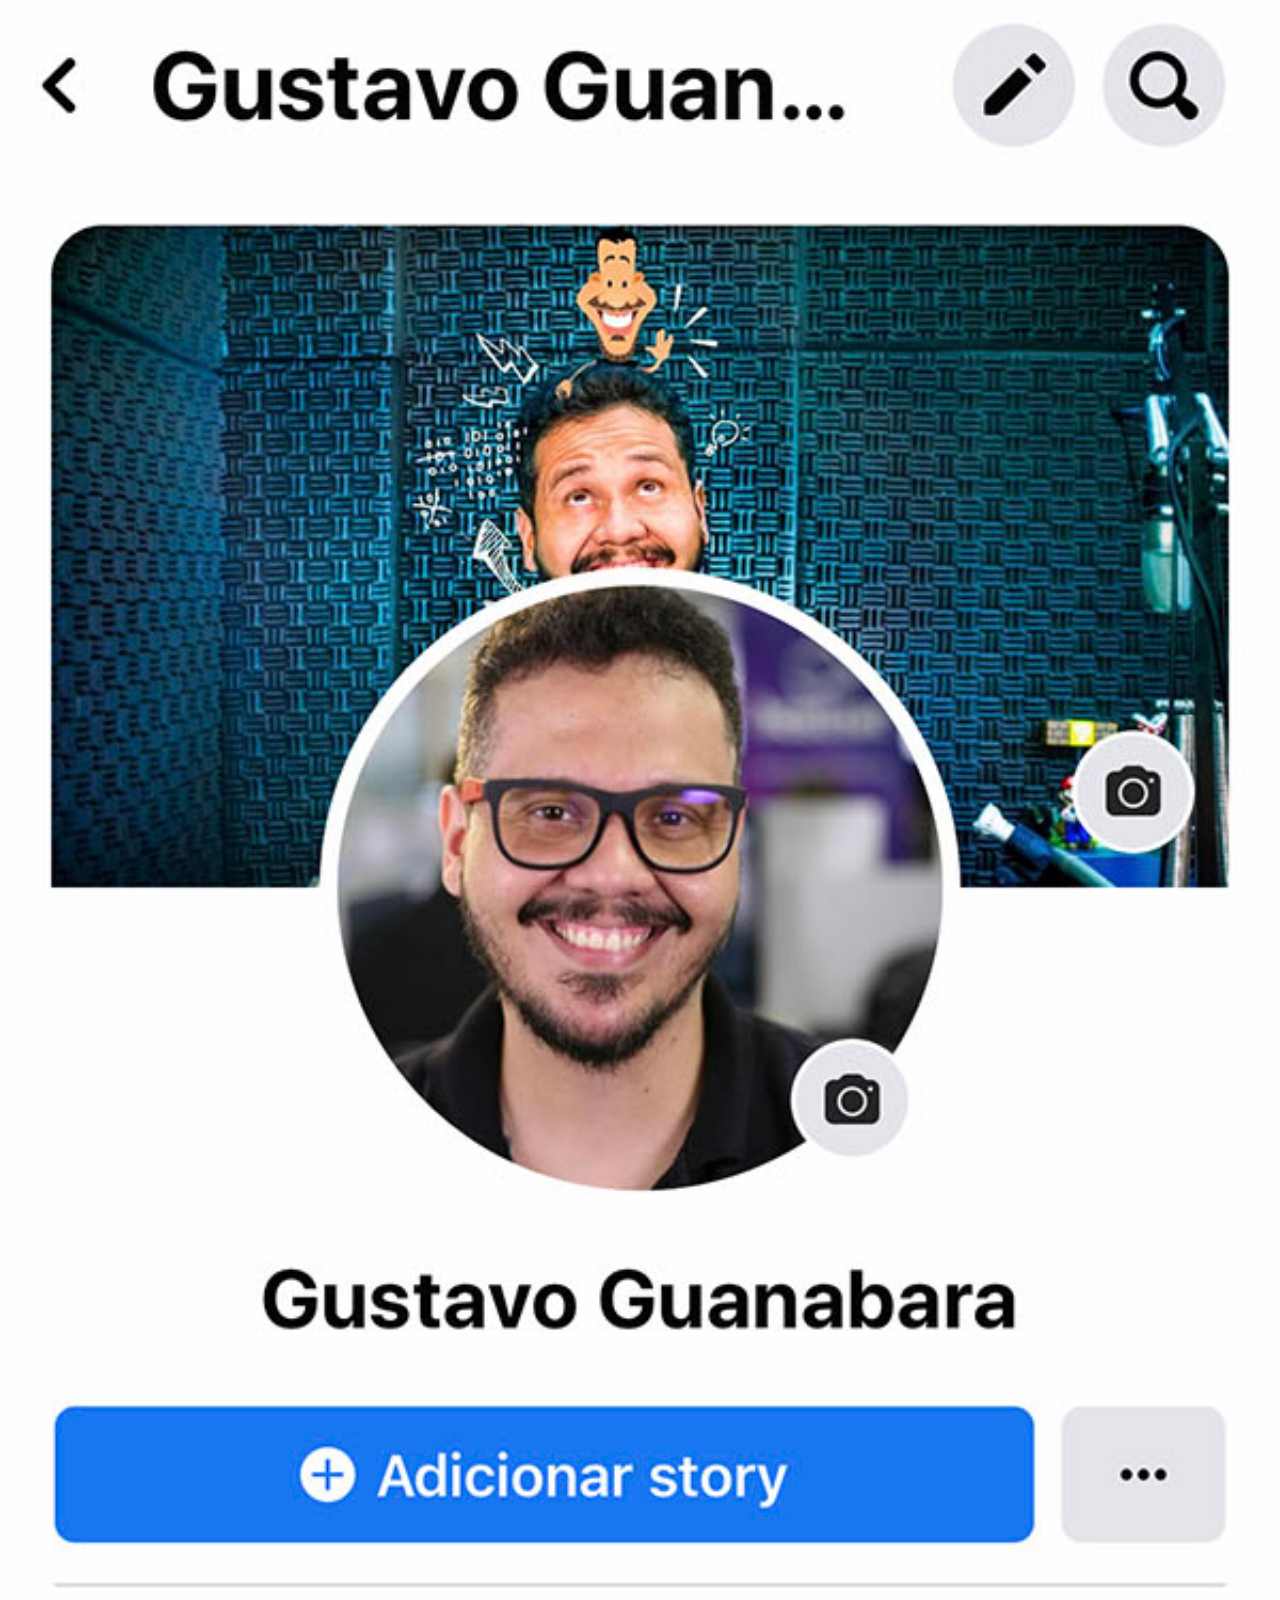
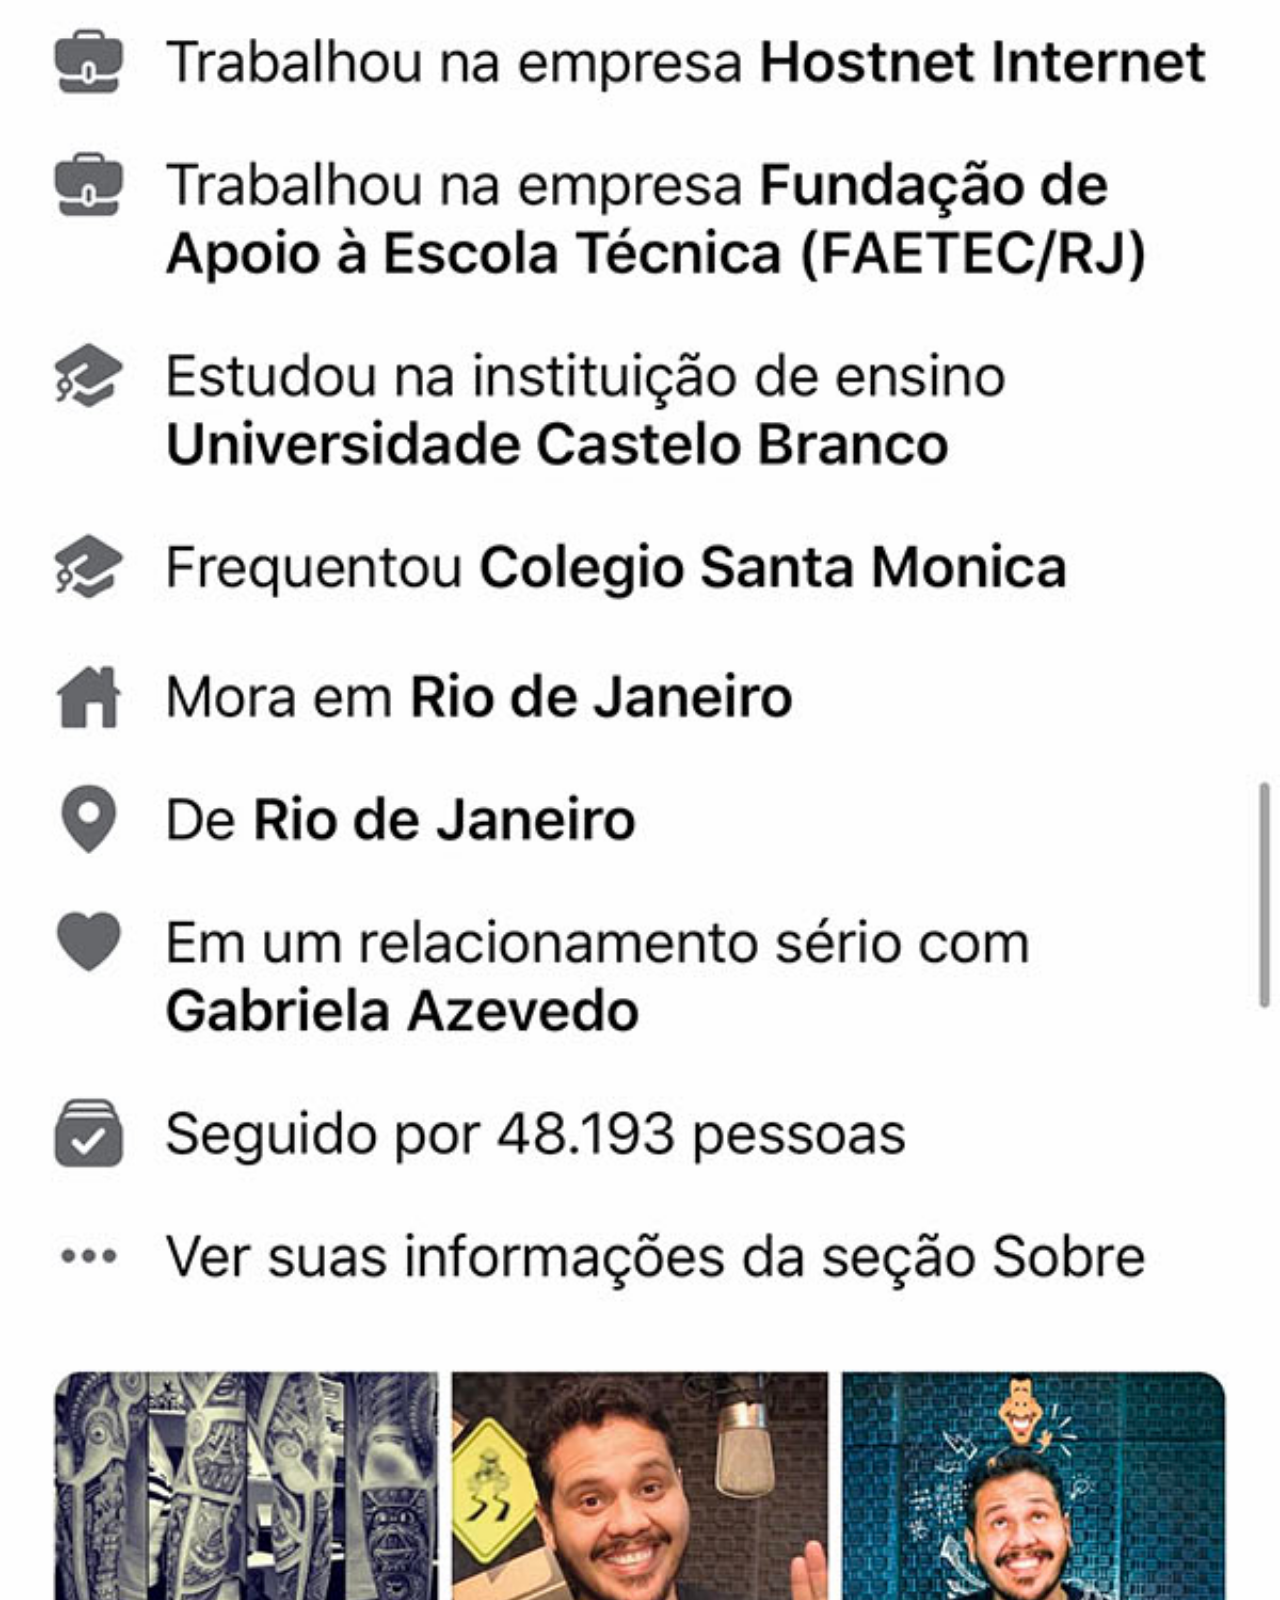
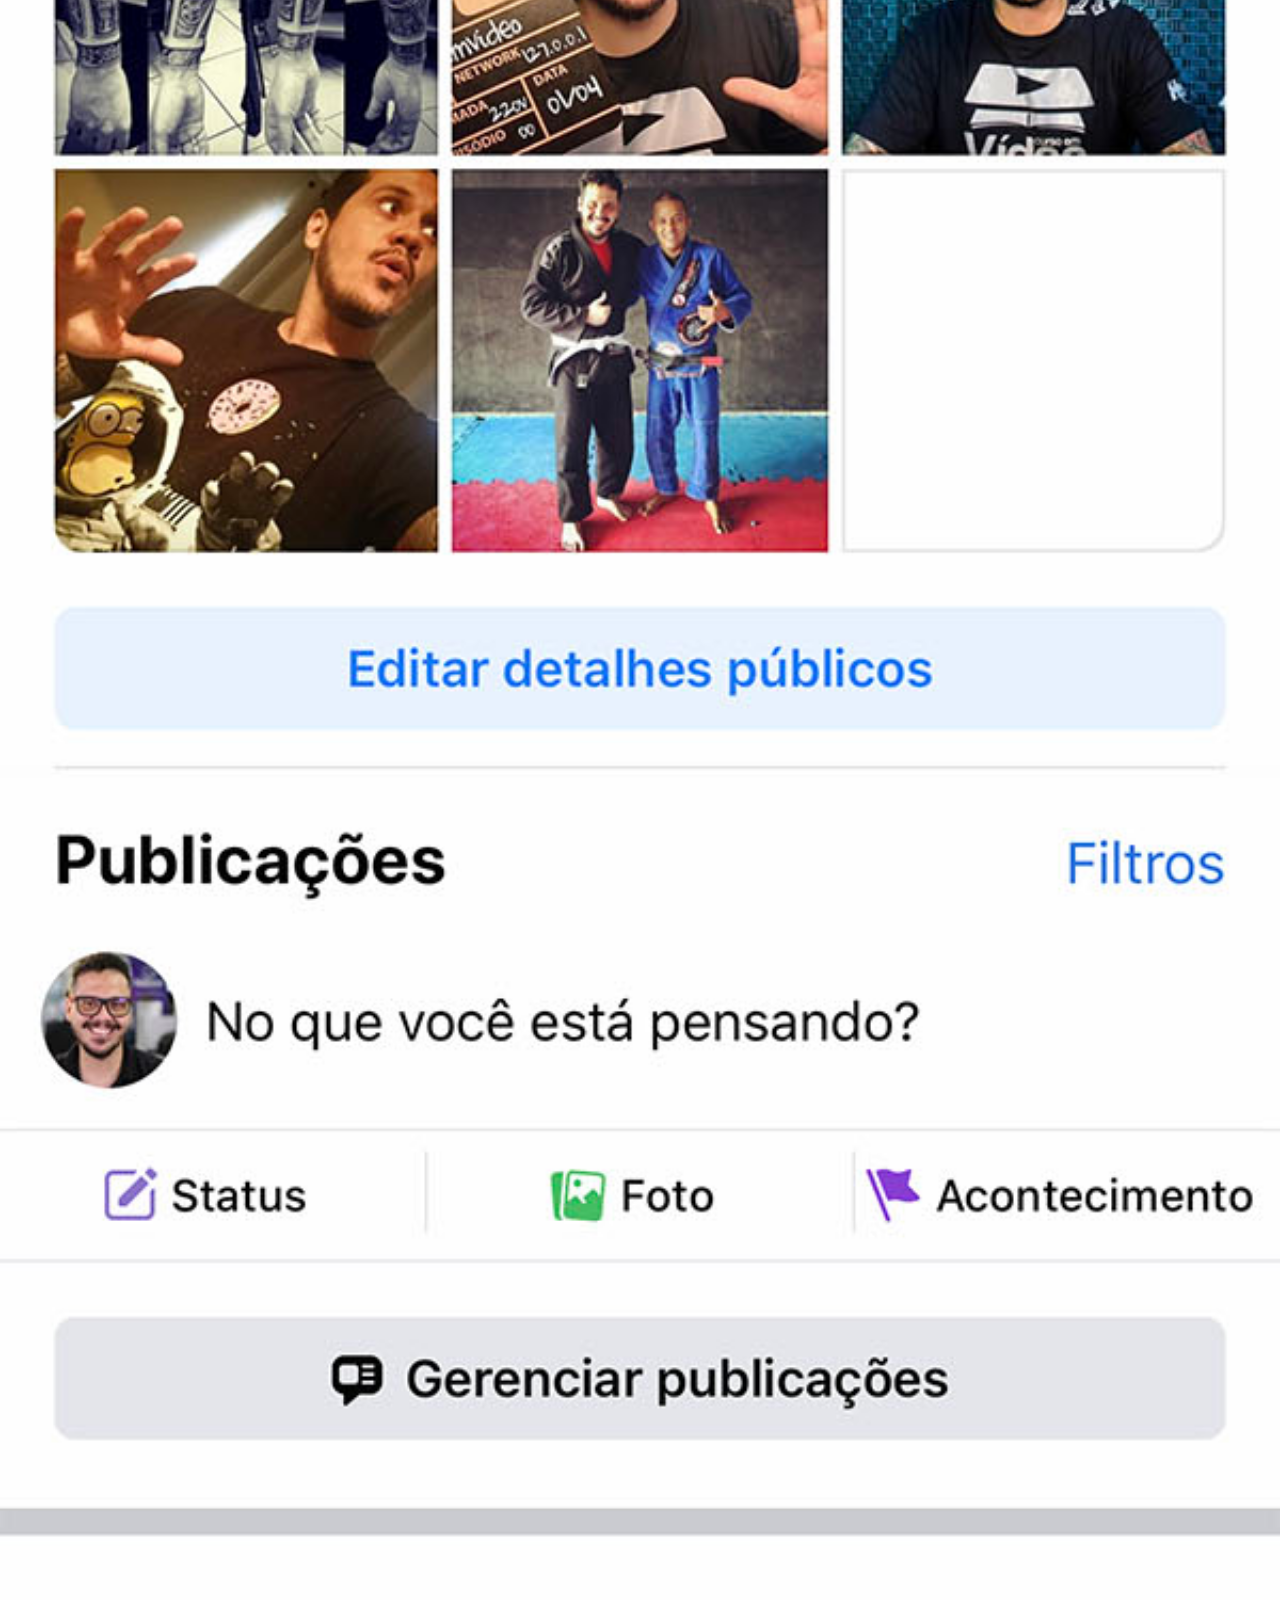
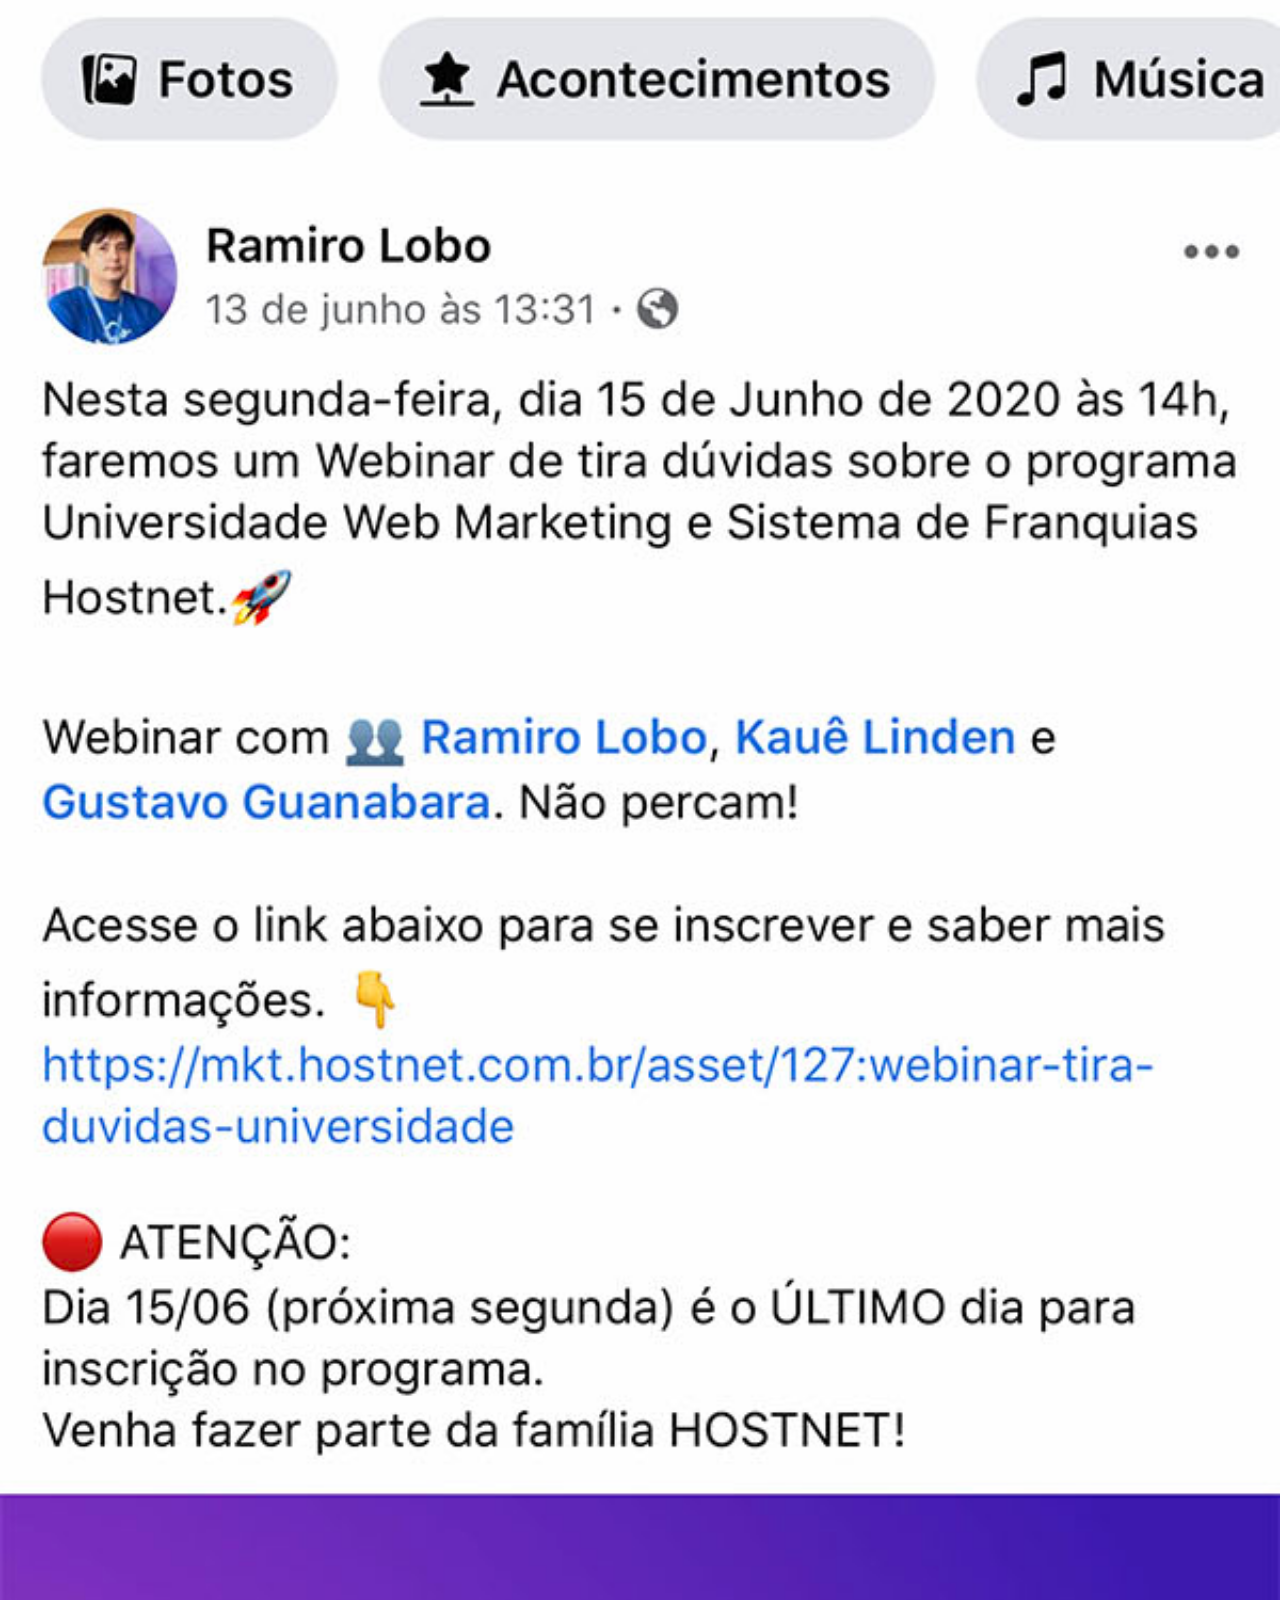
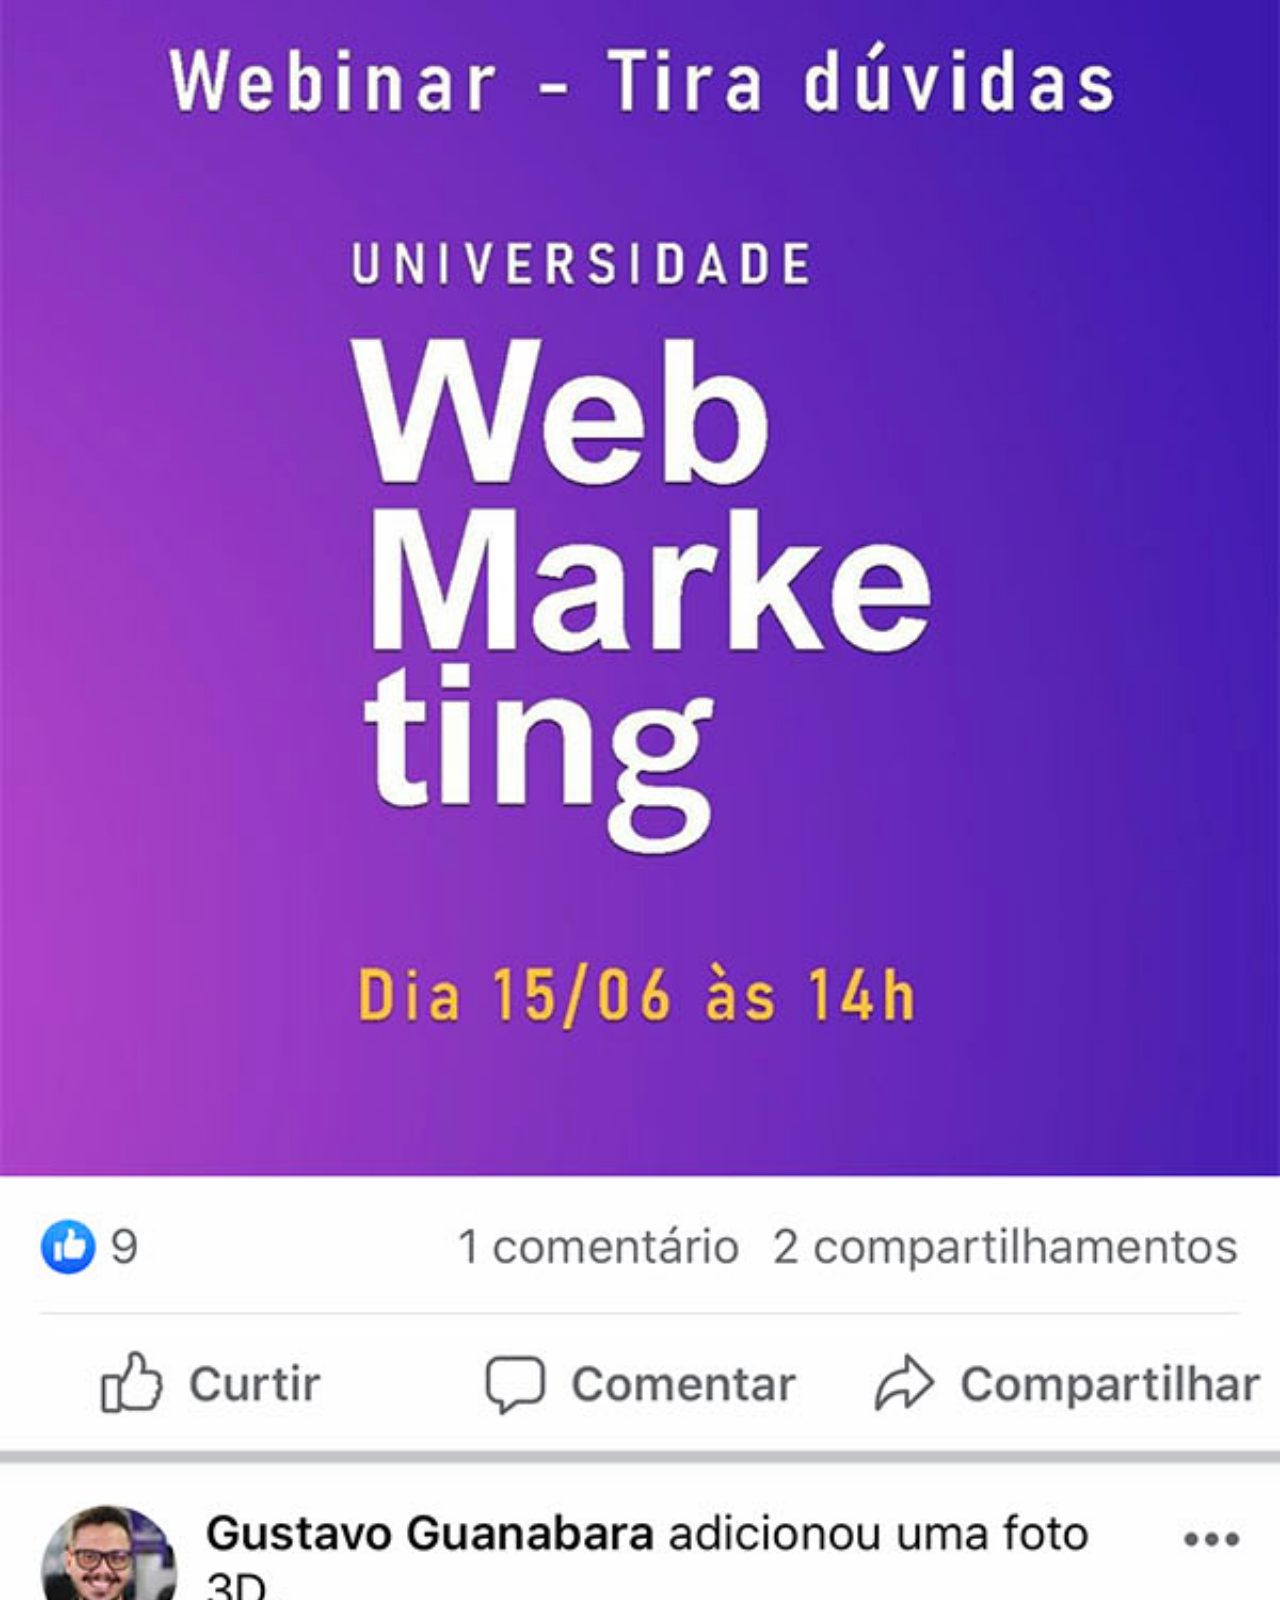
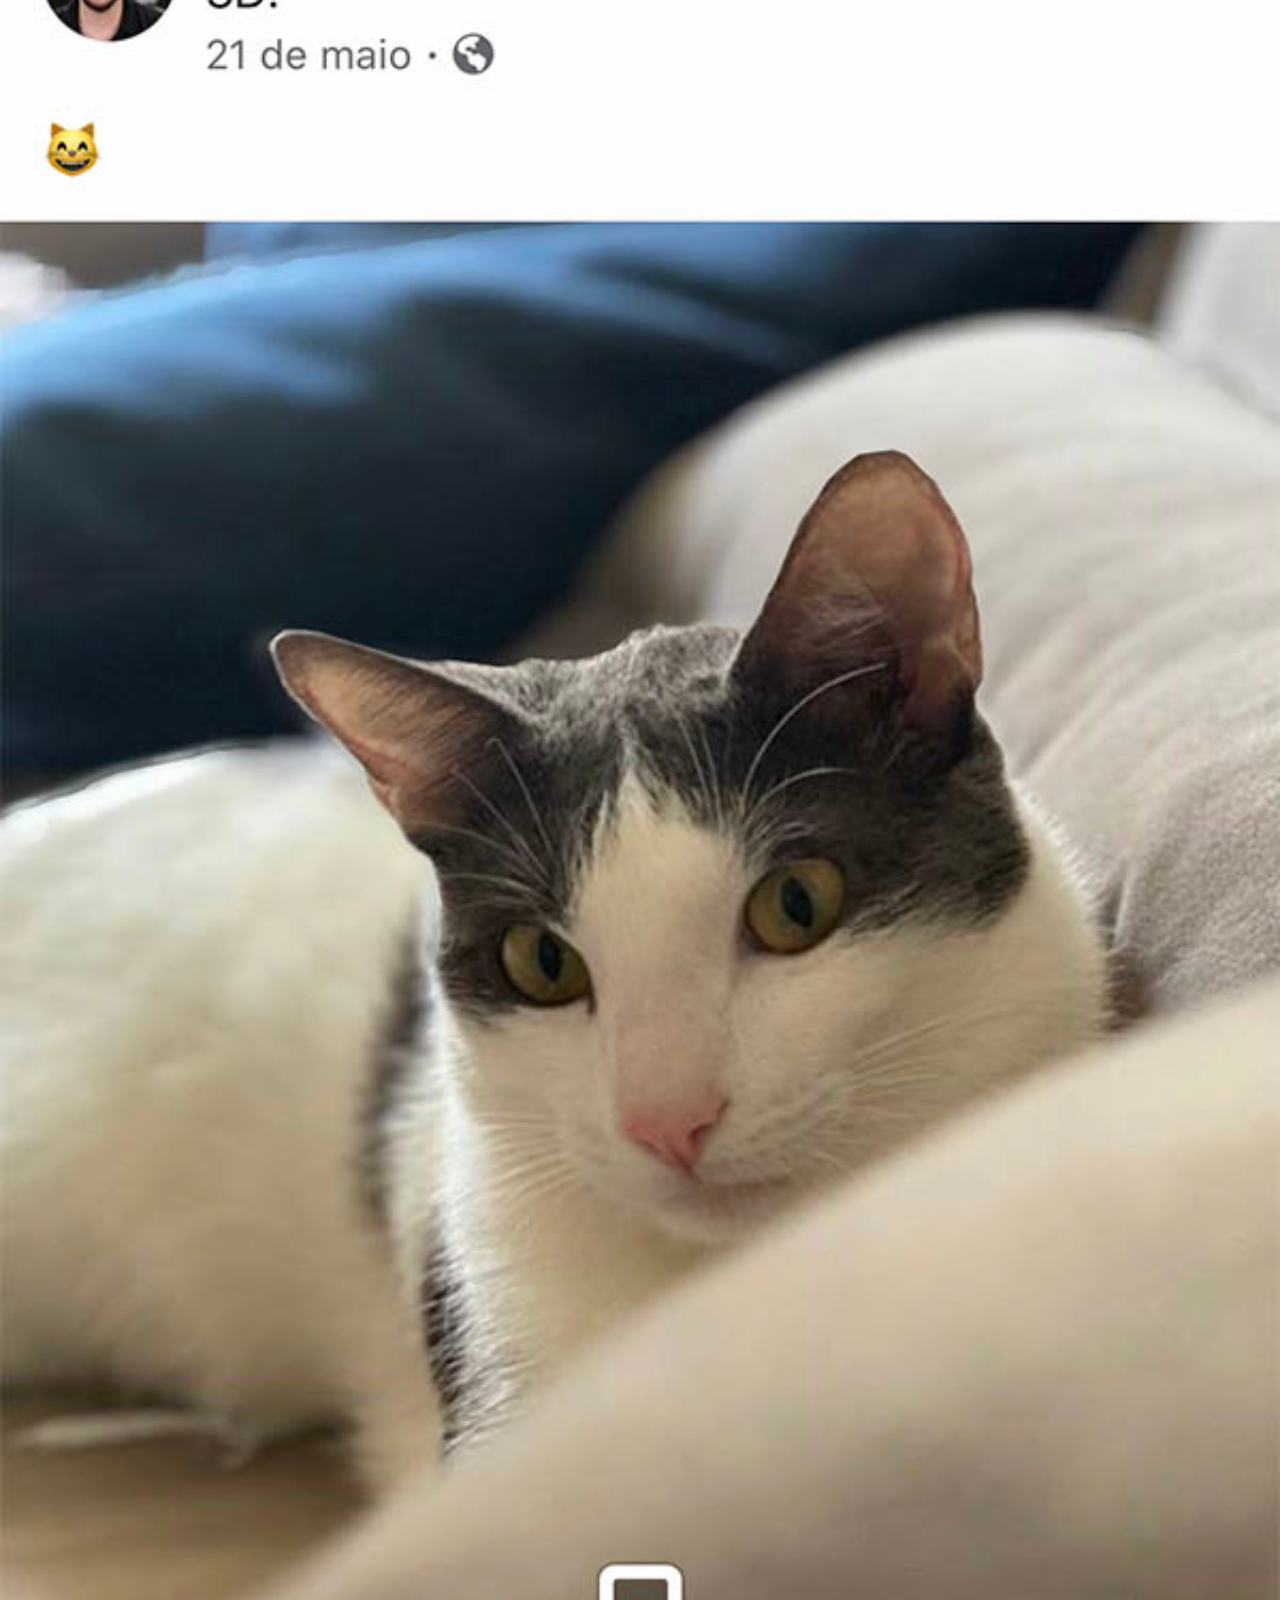
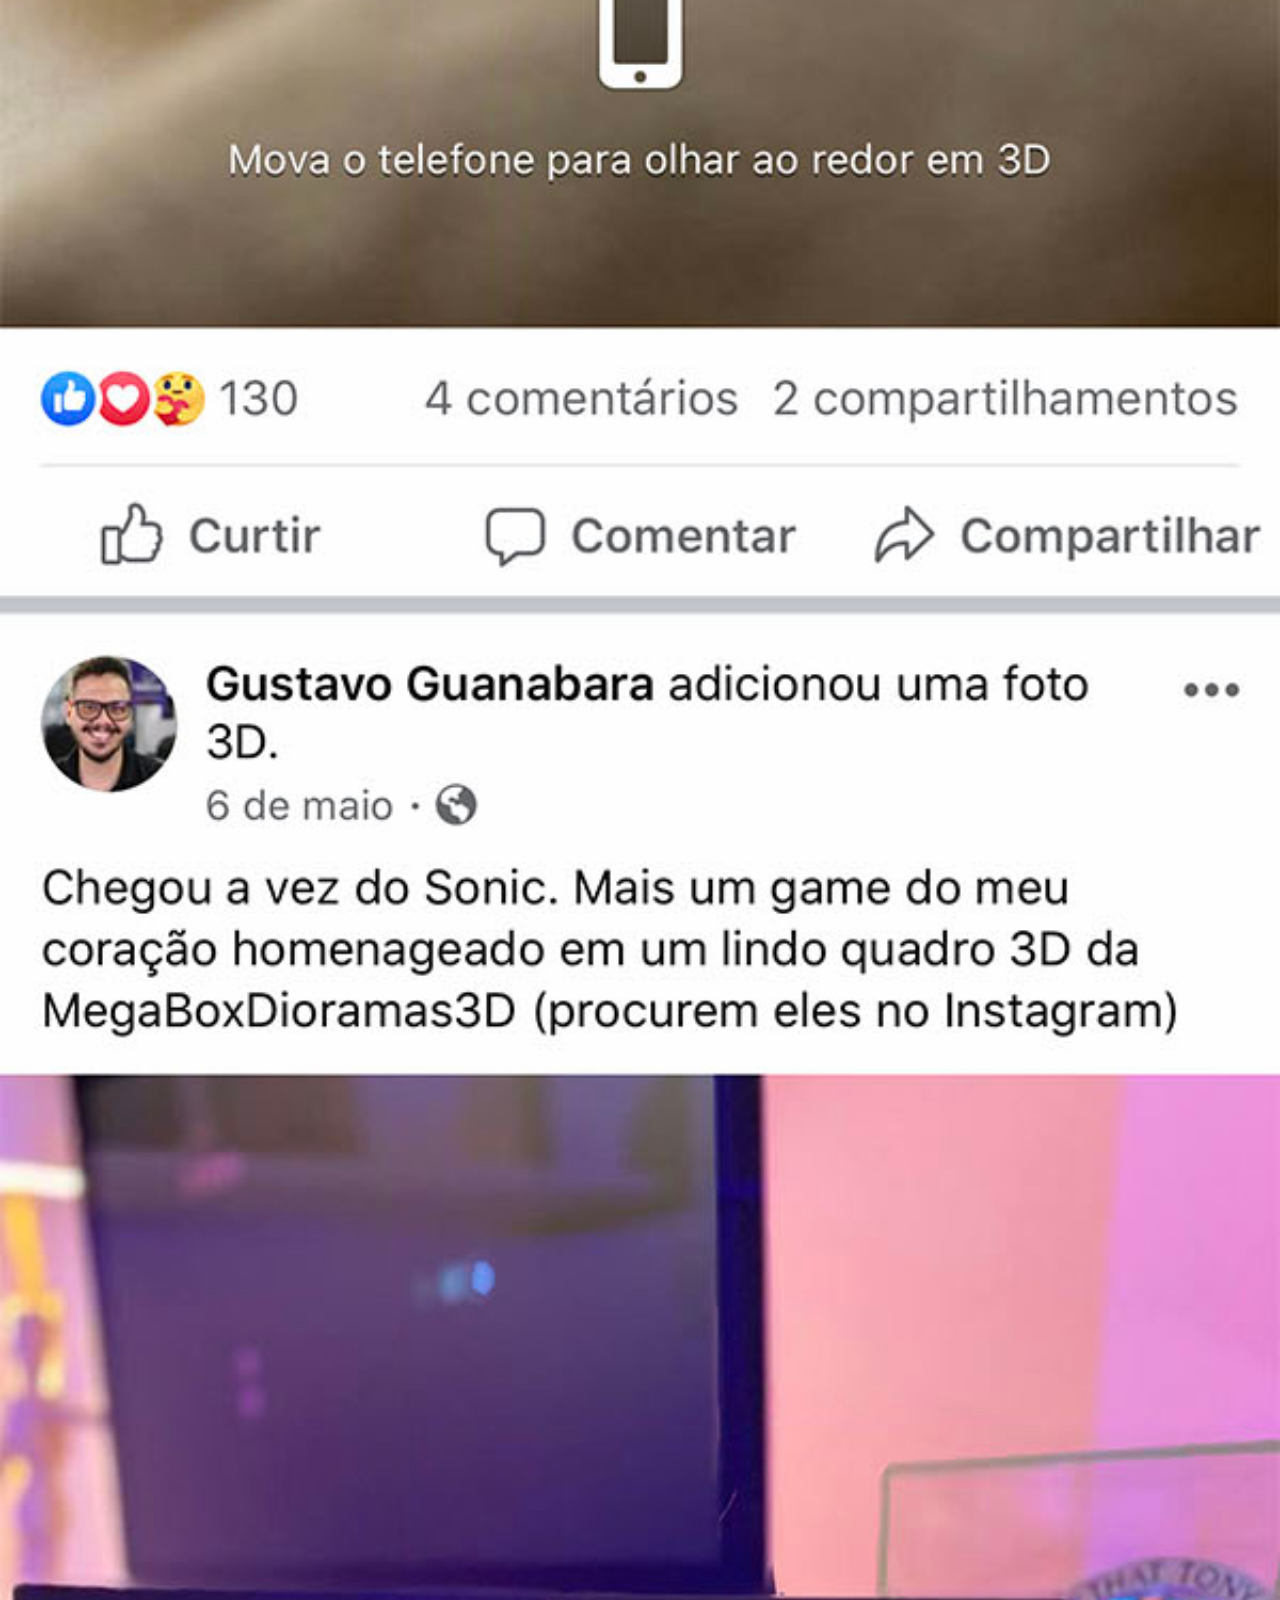
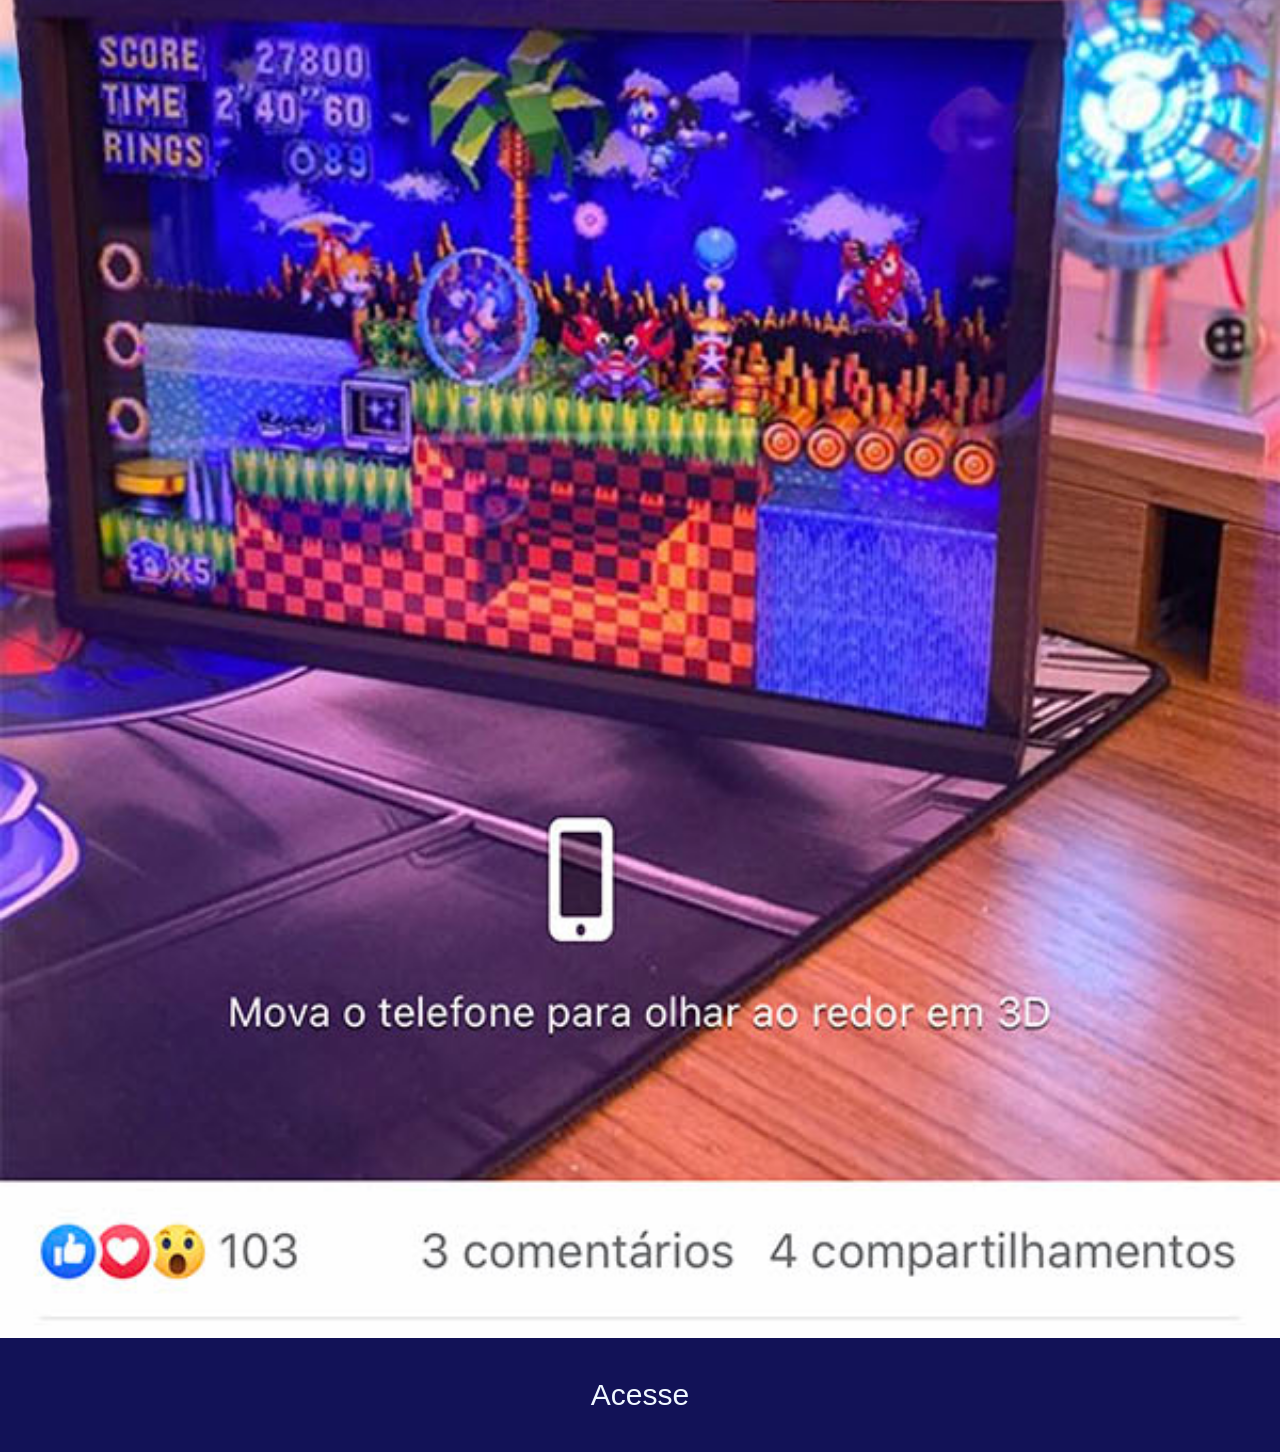
==== commit d3db069b: "Atualizando a fonte e webkit" ====
--- a/paginas/tela-facebook.html
+++ b/paginas/tela-facebook.html
@@ -10,6 +10,11 @@
         margin: 0;
         padding: 0;
         box-sizing: border-box;
+        font-family: Verdana, Geneva, Tahoma, sans-serif;
+    }
+
+    ::-webkit-scrollbar{
+        width: 0px;
     }
 
     body{
